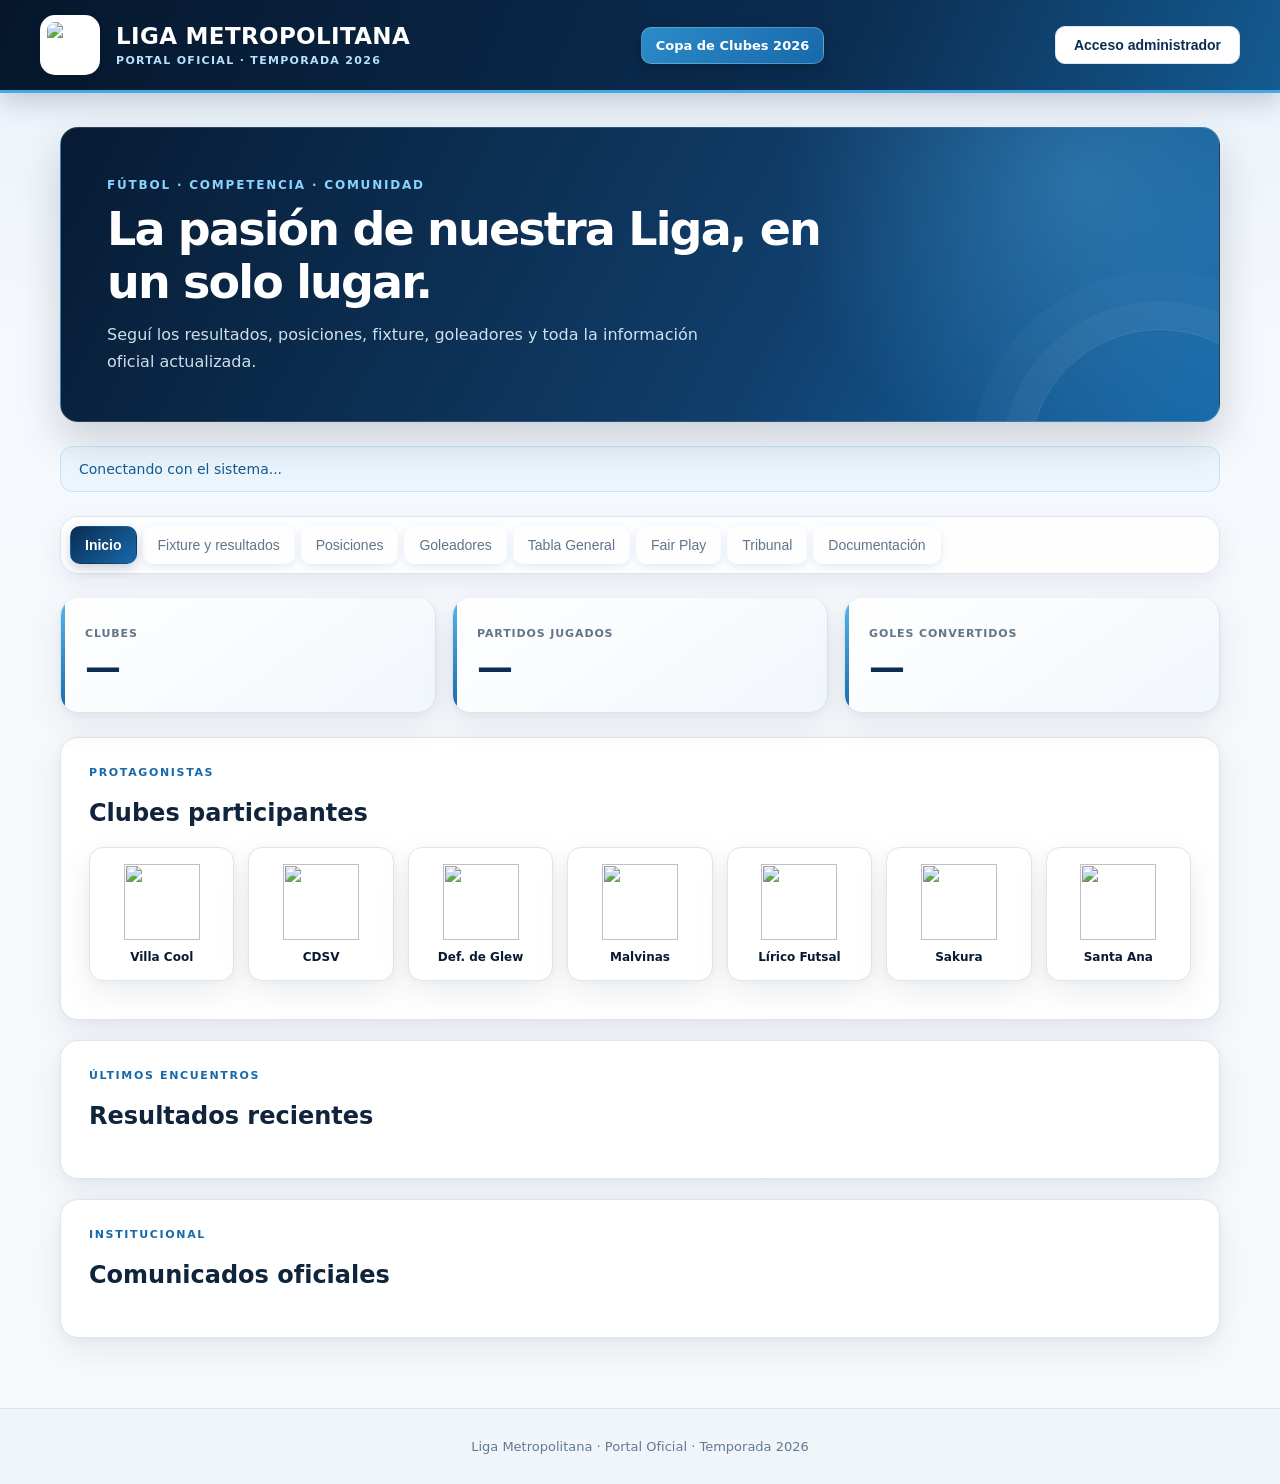
==== index.html @ 5aee5ff7 "Refresh Liga JavaScript after critical fixes" ====
<!doctype html>
<html lang="es">
<head>
<meta charset="utf-8">
<meta name="viewport" content="width=device-width,initial-scale=1">
<title>Liga Metropolitana | Portal Oficial</title>
<style>
:root{
  font-family:'Inter',system-ui,-apple-system,sans-serif;
  color:#0f172a;
  background:#f8fafc;
  --navy:#0b223f;
  --blue:#0284c7;
  --sky:#38bdf8;
  --light-bg:#f1f5f9;
  --border:#e2e8f0;
  --muted:#64748b;
  --white:#ffffff;
  --shadow:0 4px 20px -2px rgba(15,23,42,.06),0 2px 6px -1px rgba(15,23,42,.04);
  --radius:16px;
}
*{box-sizing:border-box}
html{scroll-behavior:smooth}
body{margin:0;background:linear-gradient(180deg,#f1f5f9 0,#f8fafc 300px,#f8fafc 100%);min-height:100vh}

header{
  background:linear-gradient(135deg,#071a30,#0f2e52 70%,#0284c7);
  color:#fff;
  padding:20px max(20px,calc((100vw - 1200px)/2));
  display:flex;
  justify-content:space-between;
  align-items:center;
  gap:16px;
  box-shadow:0 4px 20px rgba(7,26,48,.15);
  border-bottom:3px solid var(--sky);
}
.brand{display:flex;align-items:center;gap:16px;min-width:0}
.brand img{width:64px;height:64px;object-fit:contain;background:#fff;border-radius:14px;padding:6px;box-shadow:0 4px 12px rgba(0,0,0,.1)}
.brand strong{font-size:22px;letter-spacing:-.02em;display:block}
.brand small{color:#bae6fd;letter-spacing:.08em;text-transform:uppercase;font-size:11px;font-weight:600}

main{max-width:1200px;margin:auto;padding:30px 20px 50px}

.hero{
  position:relative;
  overflow:hidden;
  background:linear-gradient(135deg,#0b223f,#0284c7);
  color:#fff;
  border-radius:var(--radius);
  padding:40px;
  margin-bottom:24px;
  box-shadow:var(--shadow);
}
.hero small{color:#7dd3fc;font-weight:700;letter-spacing:.15em;font-size:12px;text-transform:uppercase}
.hero h1{font-size:clamp(26px,4vw,40px);line-height:1.15;margin:10px 0 12px;letter-spacing:-.03em}
.hero p{color:#e0f2fe;font-size:15px;max-width:600px;margin:0;opacity:.9}

.tabs{
  display:flex;
  gap:8px;
  flex-wrap:wrap;
  margin:0 0 24px;
  padding:8px;
  background:var(--white);
  border:1px solid var(--border);
  border-radius:var(--radius);
  box-shadow:var(--shadow);
}
button{
  background:var(--blue);
  border:0;
  border-radius:10px;
  padding:10px 18px;
  font-weight:600;
  cursor:pointer;
  color:#fff;
  transition:all .2s ease;
  font-size:14px;
}
button:hover{filter:brightness(1.1);transform:translateY(-1px)}
button.alt{background:var(--light-bg);color:var(--navy);border:1px solid var(--border)}
button.alt:hover{background:#e2e8f0}
.tabs button{background:transparent;color:var(--muted);border:1px solid transparent;padding:10px 14px;font-weight:500}
.tabs button:hover{background:var(--light-bg);color:var(--navy)}
.tabs button.active{background:var(--navy);color:#fff;box-shadow:0 2px 8px rgba(11,34,63,.2);font-weight:600}
.hidden{display:none!important}

.panel{
  background:var(--white);
  border:1px solid var(--border);
  border-radius:var(--radius);
  padding:28px;
  margin-bottom:20px;
  box-shadow:var(--shadow);
}
.grid{display:grid;grid-template-columns:repeat(auto-fit,minmax(220px,1fr));gap:16px;margin-bottom:24px}
.grid>div{background:linear-gradient(145deg,#fff,#f8fafc);border:1px solid var(--border);border-top:4px solid var(--blue);border-radius:var(--radius);padding:22px;box-shadow:var(--shadow)}
.grid>div small{font-weight:700;text-transform:uppercase;letter-spacing:.08em;color:var(--muted);font-size:11px}
.big{font-size:32px;font-weight:800;color:var(--navy);margin-top:6px;letter-spacing:-.02em}

.scroll{overflow-x:auto;border:1px solid var(--border);border-radius:12px}
table{width:100%;border-collapse:collapse;min-width:600px;background:#fff}
td,th{border-bottom:1px solid var(--border);padding:14px 16px;text-align:left;font-size:14px}
th{color:var(--navy);font-size:11px;text-transform:uppercase;letter-spacing:.08em;background:var(--light-bg);font-weight:700}
tbody tr:hover{background:#f8fafc}
td.n,th.n{text-align:center}

.match-card{
  background:var(--white);
  border:1px solid var(--border);
  border-radius:14px;
  padding:16px 20px;
  margin-bottom:12px;
  box-shadow:0 2px 8px rgba(0,0,0,.02);
  display:flex;
  flex-direction:column;
  gap:8px;
}
.match-main{display:flex;justify-content:space-between;align-items:center;gap:12px}
.match-team{flex:1;display:flex;align-items:center;gap:12px;font-weight:600;color:var(--navy)}
.match-team.home{justify-content:flex-end;text-align:right}
.match-team.away{justify-content:flex-start;text-align:left}
.match-score{
  background:var(--light-bg);
  border:1px solid var(--border);
  border-radius:10px;
  padding:8px 16px;
  font-size:18px;
  font-weight:800;
  color:var(--navy);
  min-width:70px;
  text-align:center;
}
.match-info{display:flex;justify-content:space-between;align-items:center;font-size:12px;color:var(--muted);border-top:1px dashed var(--border);padding-top:8px;margin-top:2px}

.form{display:grid;grid-template-columns:repeat(auto-fit,minmax(200px,1fr));gap:16px}
label{display:grid;gap:6px;font-size:13px;font-weight:600;color:var(--navy)}
input,select,textarea{background:#fff;color:var(--navy);border:1px solid var(--border);border-radius:10px;padding:12px;width:100%;font:inherit;outline:none}
input:focus,select:focus,textarea:focus{border-color:var(--blue);box-shadow:0 0 0 3px rgba(2,132,199,.15)}
textarea{min-height:100px}
.wide{grid-column:1/-1}

.status{padding:14px 18px;border-radius:12px;background:#e0f2fe;color:#0369a1;border:1px solid #bae6fd;margin-bottom:24px;font-weight:500;font-size:14px}
.error{background:#fee2e2;color:#991b1b;border-color:#fecaca}
footer{text-align:center;color:var(--muted);padding:30px 20px;border-top:1px solid var(--border);font-size:13px}

.club-strip{display:grid;grid-template-columns:repeat(auto-fit,minmax(120px,1fr));gap:14px;margin:20px 0 10px}
.club-badge{background:#fff;border:1px solid var(--border);border-radius:14px;padding:16px 10px;text-align:center;box-shadow:var(--shadow)}
.club-badge img{display:block;width:76px;height:76px;object-fit:contain;margin:0 auto 10px}
.club-badge strong{font-size:12px;color:var(--navy);display:block}

.section-kicker{color:var(--blue);font-size:11px;font-weight:800;letter-spacing:.15em;text-transform:uppercase;margin-bottom:6px}
.club-cell{display:inline-flex!important;flex-direction:row!important;align-items:center;gap:10px;white-space:nowrap}
.club-cell img{order:0!important;width:32px;height:32px;object-fit:contain;flex:0 0 32px}
.club-cell>span{order:1!important}

@media(max-width:768px){
  header{padding:14px 16px}
  .brand img{width:48px;height:48px}
  .brand strong{font-size:18px}
  .hero{padding:24px}
  .panel{padding:20px}
  .tabs{overflow-x:auto;padding:6px;flex-wrap:nowrap}
  .tabs button{white-space:nowrap;padding:8px 12px;font-size:13px}
}

/* --- Renovación visual: identidad azul institucional --- */
:root{
  --navy:#071b33;--blue:#1769aa;--sky:#58b8ef;--light-bg:#edf4fb;
  --border:#d7e3ef;--muted:#61758b;--white:#fff;
  --shadow:0 12px 34px rgba(7,27,51,.075),0 2px 8px rgba(7,27,51,.035);
  --radius:18px;
}
body{background:linear-gradient(180deg,#eaf2fa 0,#f5f8fc 340px,#f7f9fc 100%);color:#10243b}
header{
  position:sticky;top:0;z-index:20;
  background:linear-gradient(112deg,#06172c 0%,#0b2d52 66%,#145b91 100%);
  border-bottom:3px solid #43a9e6;
  padding-top:15px;padding-bottom:15px;
  box-shadow:0 8px 26px rgba(4,20,39,.2);
  backdrop-filter:blur(14px)
}
.brand img{width:60px;height:60px;border:1px solid rgba(255,255,255,.35);border-radius:15px}
.brand strong{font-size:23px;letter-spacing:.015em}
.brand small{color:#b9e2ff;letter-spacing:.12em}
header>a[href="./copa.html"]{
  background:linear-gradient(135deg,#2d8bc9,#1769aa)!important;
  color:#fff!important;border:1px solid rgba(255,255,255,.24);
  box-shadow:0 5px 14px rgba(0,0,0,.18);
  transition:transform .2s,filter .2s
}
header>a[href="./copa.html"]:hover{transform:translateY(-2px);filter:brightness(1.12)}
header #loginToggle{background:#fff;color:#0b2d52;border:1px solid #d8e8f6}
main{padding-top:34px}
.hero{
  min-height:220px;padding:46px;
  background:radial-gradient(circle at 88% 18%,rgba(93,190,244,.3),transparent 28%),linear-gradient(118deg,#071b33 0%,#103e6b 62%,#1769aa 100%);
  border:1px solid rgba(255,255,255,.14);
  box-shadow:0 18px 42px rgba(7,27,51,.18);
}
.hero:after{content:"";position:absolute;width:260px;height:260px;border:1px solid rgba(255,255,255,.12);border-radius:50%;right:-72px;bottom:-170px;box-shadow:0 0 0 28px rgba(255,255,255,.035),0 0 0 58px rgba(255,255,255,.025)}
.hero small{color:#8bd3ff}
.hero h1{max-width:760px;font-size:clamp(30px,4.2vw,46px);letter-spacing:-.04em}
.hero p{font-size:16px;line-height:1.7;color:#e5f2ff}
.tabs{position:relative;top:0;gap:6px;padding:9px;background:rgba(255,255,255,.92);border-color:#dbe6f0;box-shadow:0 8px 24px rgba(7,27,51,.07)}
.tabs button{border-radius:10px}
.tabs button.active{background:linear-gradient(135deg,#0b2d52,#1769aa);box-shadow:0 5px 12px rgba(11,45,82,.2)}
button{background:linear-gradient(135deg,#1769aa,#2186c7);box-shadow:0 3px 9px rgba(23,105,170,.13)}
button.alt{box-shadow:none;background:#f2f6fa}
.panel{border-color:#dce6ef;box-shadow:var(--shadow);border-radius:18px}
.grid>div{border-top:0;position:relative;overflow:hidden;padding:24px;background:linear-gradient(145deg,#fff,#f2f7fc)}
.grid>div:before{content:"";position:absolute;left:0;top:0;bottom:0;width:4px;background:linear-gradient(180deg,#55b7ed,#1769aa)}
.big{color:#0b2d52;font-size:36px}
.club-badge{transition:transform .2s,box-shadow .2s;border-color:#dce6ef}
.club-badge:hover{transform:translateY(-4px);box-shadow:0 14px 28px rgba(7,27,51,.1)}
.club-badge img{width:76px;height:76px}
.match-card{border-color:#dce6ef;box-shadow:0 5px 16px rgba(7,27,51,.045);transition:transform .2s,box-shadow .2s}
.match-card:hover{transform:translateY(-2px);box-shadow:0 10px 22px rgba(7,27,51,.08)}
.match-score{background:#edf4fb;border-color:#d7e6f3;color:#0b2d52}
.scroll{border-color:#dce6ef}
th{background:#edf4fb;color:#0b2d52}
tbody tr:nth-child(even){background:#fbfdff}
tbody tr:hover{background:#edf6fd}
.status{background:#eaf5fd;color:#145b91;border-color:#c7e4f7}
.section-kicker{color:#1769aa}
input:focus,select:focus,textarea:focus{border-color:#3297d3;box-shadow:0 0 0 3px rgba(50,151,211,.14)}
footer{background:#f0f5fa;color:#647a91}
@media(max-width:768px){
  header{position:relative;flex-wrap:wrap}
  .brand strong{font-size:18px}
  .hero{padding:27px;min-height:0}
  .tabs{position:relative}
}

</style>
</head>
<body>
<header>
  <div class="brand">
    <img src="https://raw.githubusercontent.com/DEMAMF/liga-amf/main/logo_liga.png" alt="Logo">
    <div><strong>LIGA METROPOLITANA</strong><small>Portal oficial · Temporada 2026</small></div>
  </div>
  <a href="./copa.html" style="display:inline-block;background:#a3e635;color:#14210e;padding:10px 14px;border-radius:10px;text-decoration:none;font-weight:800;font-size:13px">Copa de Clubes 2026</a>
  <button class="alt" id="loginToggle">Acceso administrador</button>
</header>

<main>
<section class="hero">
  <small>Fútbol · Competencia · Comunidad</small>
  <h1>La pasión de nuestra Liga, en un solo lugar.</h1>
  <p>Seguí los resultados, posiciones, fixture, goleadores y toda la información oficial actualizada.</p>
</section>

<div id="status" class="status">Conectando con el sistema...</div>

<div class="tabs" id="tabs">
  <button data-page="inicio" class="active">Inicio</button>
  <button data-page="fixture">Fixture y resultados</button>
  <button data-page="tabla">Posiciones</button>
  <button data-page="goles">Goleadores</button>
  <button data-page="general">Tabla General</button>
  <button data-page="fairplay">Fair Play</button>
  <button data-page="tribunal">Tribunal</button>
  <button data-page="documentos">Documentación</button>
  <button data-page="admin" class="hidden" id="adminTab">Administración</button>
</div>

<section class="page" id="inicio">
  <div class="grid">
    <div><small>Clubes</small><div class="big" id="clubN">—</div></div>
    <div><small>Partidos jugados</small><div class="big" id="matchN">—</div></div>
    <div><small>Goles convertidos</small><div class="big" id="goalN">—</div></div>
  </div>
  
  <div class="panel">
    <div class="section-kicker">Protagonistas</div>
    <h2>Clubes participantes</h2>
    <div class="club-strip">
      <div class="club-badge"><img src="https://raw.githubusercontent.com/DEMAMF/liga-metropolitana/main/escudos/VILLA%20COLL.png" alt=""><strong>Villa Cool</strong></div>
      <div class="club-badge"><img src="https://raw.githubusercontent.com/DEMAMF/liga-metropolitana/main/escudos/CDSV.png" alt=""><strong>CDSV</strong></div>
      <div class="club-badge"><img src="https://raw.githubusercontent.com/DEMAMF/liga-metropolitana/main/escudos/DEFENSORES%20DE%20GLEW.png" alt=""><strong>Def. de Glew</strong></div>
      <div class="club-badge"><img src="https://raw.githubusercontent.com/DEMAMF/liga-metropolitana/main/escudos/MALVINAS.png" alt=""><strong>Malvinas</strong></div>
      <div class="club-badge"><img src="https://raw.githubusercontent.com/DEMAMF/liga-metropolitana/main/escudos/LIRICO.png" alt=""><strong>Lírico Futsal</strong></div>
      <div class="club-badge"><img src="https://raw.githubusercontent.com/DEMAMF/liga-metropolitana/main/escudos/SAKURA.png" alt=""><strong>Sakura</strong></div>
      <div class="club-badge"><img src="https://raw.githubusercontent.com/DEMAMF/liga-metropolitana/main/escudos/SANTA%20ANA.png" alt=""><strong>Santa Ana</strong></div>
    </div>
  </div>

  <div class="panel"><div class="section-kicker">Últimos encuentros</div><h2>Resultados recientes</h2><div id="recent"></div></div>
  <div class="panel"><div class="section-kicker">Institucional</div><h2>Comunicados oficiales</h2><div id="announcements"></div></div>
</section>

<section class="page hidden" id="fixture">
  <div class="panel">
    <div class="section-kicker">Calendario</div>
    <h2>Fixture y resultados</h2>
    <label style="max-width:280px; margin-bottom:20px;">Filtrar por categoría<select class="filter"></select></label>
    <div id="fixtures"></div>
  </div>
</section>

<section class="page hidden" id="tabla">
  <div class="panel">
    <div class="section-kicker">Tabla de posiciones</div>
    <h2>Clasificación por categoría</h2>
    <label style="max-width:280px; margin-bottom:20px;">Categoría<select class="filter"></select></label>
    <div class="scroll"><table><thead><tr><th>Pos.</th><th>Club</th><th class="n">PTS</th><th class="n">PJ</th><th class="n">PG</th><th class="n">PE</th><th class="n">PP</th><th class="n">GF</th><th class="n">GC</th><th class="n">DG</th></tr></thead><tbody id="standings"></tbody></table></div>
  </div>
</section>

<section class="page hidden" id="goles">
  <div class="panel">
    <div class="section-kicker">Tabla de goleo</div>
    <h2>Goleadores del torneo</h2>
    <label style="max-width:280px; margin-bottom:20px;">Categoría<select class="filter"></select></label>
    <div class="scroll"><table><thead><tr><th>Jugador/a</th><th>Club</th><th class="n">Goles</th></tr></thead><tbody id="scorers"></tbody></table></div>
  </div>
</section>

<section class="page hidden" id="general">
  <div class="panel">
    <div class="section-kicker">Puntuación global</div>
    <h2>Tabla General Anual por Clubes</h2>
    <p style="color:var(--muted); margin-bottom:20px;">Suma total de puntos obtenidos en todas las categorías.</p>
    <div class="scroll"><table><thead><tr><th>Pos.</th><th>Club</th><th class="n">Puntos Totales</th></tr></thead><tbody id="generalStandings"></tbody></table></div>
  </div>
</section>

<section class="page hidden" id="fairplay">
  <div class="panel">
    <div class="section-kicker">Deportividad</div>
    <h2>Fair Play</h2>
    <p style="color:var(--muted); margin-bottom:20px;">Criterio: Amarilla (1 pt), Roja (3 pts). Menor puntaje indica mejor conducta.</p>
    <div id="fairPlayTable"></div>
  </div>
</section>

<section class="page hidden" id="tribunal">
  <div class="panel">
    <div class="section-kicker">Sanciones y penas</div>
    <h2>Tribunal de Disciplina</h2>
    <div id="sanctionsList"></div>
  </div>
</section>

<section class="page hidden" id="documentos">
  <div class="panel">
    <div class="section-kicker">Archivos y reglamentos</div>
    <h2>Documentación Oficial</h2>
    <label style="max-width:280px; margin-bottom:20px;">Tipo de documento<select id="documentType"><option value="">Todos los documentos</option><option value="tribunal">Tribunal de Disciplina</option><option value="reglamento">Reglamentos</option><option value="circular">Circulares oficiales</option></select></label>
    <div id="documentsList">Cargando documentos...</div>
  </div>
</section>

<section class="page hidden" id="login">
  <div class="panel" style="max-width:480px; margin:40px auto;">
    <div class="section-kicker">Seguridad</div>
    <h2>Acceso Administrador</h2>
    <form id="loginForm" class="form" style="grid-template-columns:1fr">
      <label>Correo electrónico<input id="email" type="email" required autocomplete="username"></label>
      <label>Contraseña<input id="password" type="password" required autocomplete="current-password"></label>
      <button style="margin-top:10px" type="submit">Ingresar al sistema</button>
    </form>
  </div>
</section>

<section class="page hidden" id="admin">
  <div class="panel">
    <div class="row" style="justify-content:space-between; align-items:center; margin-bottom:20px;">
      <h2 style="margin:0">Panel de Administración</h2>
      <button class="alt" id="logout" type="button">Cerrar sesión</button>
    </div>
  </div>

  <div class="panel">
    <h3>Registrar nuevo club</h3>
    <form id="clubForm" class="form"><label>Nombre del club<input name="name" required maxlength="100"></label><div style="align-self:end"><button type="submit">Guardar club</button></div></form>
  </div>

  <div class="panel">
    <h3>Cargar resultado de partido</h3>
    <form id="matchForm" class="form">
      <label>Categoría<select name="category_id" class="categories" required></select></label>
      <label>Fecha / Jornada<input name="round" required placeholder="Ej.: Fecha 1"></label>
      <label>Día del partido<input name="match_date" type="date" required></label>
      <label>Local<select name="home_id" class="clubs" required></select></label>
      <label>Visitante<select name="away_id" class="clubs" required></select></label>
      <label>Goles local<input name="home_goals" type="number" min="0" required></label>
      <label>Goles visitante<input name="away_goals" type="number" min="0" required></label>
      <div class="wide" style="margin-top:8px"><button type="submit">Guardar resultado</button></div>
    </form>

    <div style="margin-top:30px">
      <h4 style="color:var(--navy); margin-bottom:12px;">Partidos cargados</h4>
      <div id="adminMatches"></div>
    </div>
  </div>

  <div class="panel">
    <h3>Registrar goles individuales</h3>
    <form id="scorerForm" class="form">
      <label>Jugador/a<input name="player" required></label>
      <label>Club<select name="club_id" class="clubs" required></select></label>
      <label>Categoría<select name="category_id" class="categories" required></select></label>
      <label>Goles<input name="goals" type="number" min="1" required></label>
      <div style="align-self:end"><button type="submit">Registrar gol</button></div>
    </form>
    <div id="adminScorers" style="margin-top:16px;"></div>
  </div>

  <div class="panel">
    <h3>Publicar comunicado institucional</h3>
    <form id="announcementForm" class="form" style="grid-template-columns:1fr">
      <label>Título<input name="title" required></label>
      <label>Contenido del comunicado<textarea name="body" required></textarea></label>
      <div><button type="submit">Publicar comunicado</button></div>
    </form>
    <div id="adminAnnouncements" style="margin-top:16px;"></div>
  </div>

  <div class="panel">
    <h3>Publicar documento oficial PDF</h3>
    <form id="documentForm" class="form">
      <label>Título del documento<input name="title" required maxlength="150" placeholder="Ej.: Resolución Tribunal"></label>
      <label>Tipo de documento<select name="doc_type" required><option value="">Seleccionar tipo</option><option value="tribunal">Tribunal de Disciplina</option><option value="reglamento">Reglamento</option><option value="circular">Circular oficial</option></select></label>
      <label>Torneo<input name="tournament" placeholder="Ej.: Clausura 2026"></label>
      <label>Fecha del documento<input name="doc_date" type="date" required></label>
      <label class="wide">Archivo PDF<input name="pdf" type="file" accept="application/pdf,.pdf" required></label>
      <div class="wide"><button type="submit">Subir documento PDF</button></div>
    </form>
    <div id="adminDocuments" style="margin-top:16px;">Cargando documentos...</div>
  </div>
</section>

</main>
<footer>Liga Metropolitana · Portal Oficial · Temporada 2026</footer>
<script src="config.js"></script><script type="module" src="app.js?v=20261110-2"></script>
</body>
</html>
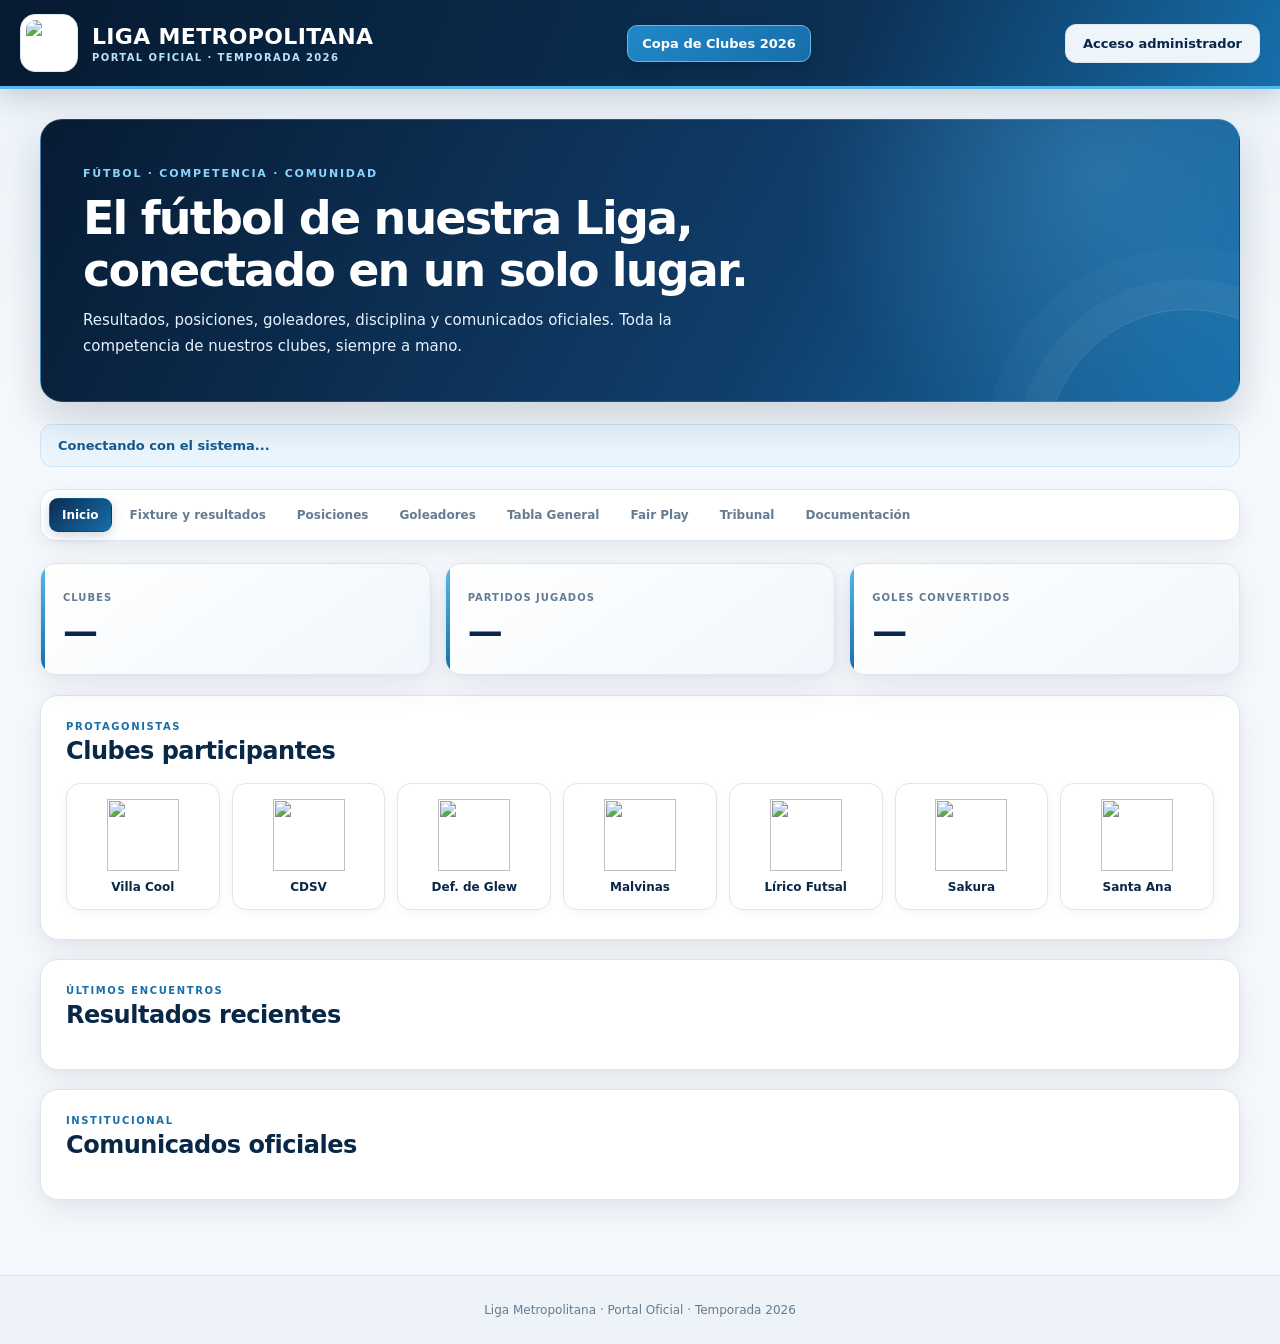
==== commit 3a6430c6: "Refresh Liga portal layout and connect responsive design system" ====
--- a/index.html
+++ b/index.html
@@ -4,235 +4,7 @@
 <meta charset="utf-8">
 <meta name="viewport" content="width=device-width,initial-scale=1">
 <title>Liga Metropolitana | Portal Oficial</title>
-<style>
-:root{
-  font-family:'Inter',system-ui,-apple-system,sans-serif;
-  color:#0f172a;
-  background:#f8fafc;
-  --navy:#0b223f;
-  --blue:#0284c7;
-  --sky:#38bdf8;
-  --light-bg:#f1f5f9;
-  --border:#e2e8f0;
-  --muted:#64748b;
-  --white:#ffffff;
-  --shadow:0 4px 20px -2px rgba(15,23,42,.06),0 2px 6px -1px rgba(15,23,42,.04);
-  --radius:16px;
-}
-*{box-sizing:border-box}
-html{scroll-behavior:smooth}
-body{margin:0;background:linear-gradient(180deg,#f1f5f9 0,#f8fafc 300px,#f8fafc 100%);min-height:100vh}
-
-header{
-  background:linear-gradient(135deg,#071a30,#0f2e52 70%,#0284c7);
-  color:#fff;
-  padding:20px max(20px,calc((100vw - 1200px)/2));
-  display:flex;
-  justify-content:space-between;
-  align-items:center;
-  gap:16px;
-  box-shadow:0 4px 20px rgba(7,26,48,.15);
-  border-bottom:3px solid var(--sky);
-}
-.brand{display:flex;align-items:center;gap:16px;min-width:0}
-.brand img{width:64px;height:64px;object-fit:contain;background:#fff;border-radius:14px;padding:6px;box-shadow:0 4px 12px rgba(0,0,0,.1)}
-.brand strong{font-size:22px;letter-spacing:-.02em;display:block}
-.brand small{color:#bae6fd;letter-spacing:.08em;text-transform:uppercase;font-size:11px;font-weight:600}
-
-main{max-width:1200px;margin:auto;padding:30px 20px 50px}
-
-.hero{
-  position:relative;
-  overflow:hidden;
-  background:linear-gradient(135deg,#0b223f,#0284c7);
-  color:#fff;
-  border-radius:var(--radius);
-  padding:40px;
-  margin-bottom:24px;
-  box-shadow:var(--shadow);
-}
-.hero small{color:#7dd3fc;font-weight:700;letter-spacing:.15em;font-size:12px;text-transform:uppercase}
-.hero h1{font-size:clamp(26px,4vw,40px);line-height:1.15;margin:10px 0 12px;letter-spacing:-.03em}
-.hero p{color:#e0f2fe;font-size:15px;max-width:600px;margin:0;opacity:.9}
-
-.tabs{
-  display:flex;
-  gap:8px;
-  flex-wrap:wrap;
-  margin:0 0 24px;
-  padding:8px;
-  background:var(--white);
-  border:1px solid var(--border);
-  border-radius:var(--radius);
-  box-shadow:var(--shadow);
-}
-button{
-  background:var(--blue);
-  border:0;
-  border-radius:10px;
-  padding:10px 18px;
-  font-weight:600;
-  cursor:pointer;
-  color:#fff;
-  transition:all .2s ease;
-  font-size:14px;
-}
-button:hover{filter:brightness(1.1);transform:translateY(-1px)}
-button.alt{background:var(--light-bg);color:var(--navy);border:1px solid var(--border)}
-button.alt:hover{background:#e2e8f0}
-.tabs button{background:transparent;color:var(--muted);border:1px solid transparent;padding:10px 14px;font-weight:500}
-.tabs button:hover{background:var(--light-bg);color:var(--navy)}
-.tabs button.active{background:var(--navy);color:#fff;box-shadow:0 2px 8px rgba(11,34,63,.2);font-weight:600}
-.hidden{display:none!important}
-
-.panel{
-  background:var(--white);
-  border:1px solid var(--border);
-  border-radius:var(--radius);
-  padding:28px;
-  margin-bottom:20px;
-  box-shadow:var(--shadow);
-}
-.grid{display:grid;grid-template-columns:repeat(auto-fit,minmax(220px,1fr));gap:16px;margin-bottom:24px}
-.grid>div{background:linear-gradient(145deg,#fff,#f8fafc);border:1px solid var(--border);border-top:4px solid var(--blue);border-radius:var(--radius);padding:22px;box-shadow:var(--shadow)}
-.grid>div small{font-weight:700;text-transform:uppercase;letter-spacing:.08em;color:var(--muted);font-size:11px}
-.big{font-size:32px;font-weight:800;color:var(--navy);margin-top:6px;letter-spacing:-.02em}
-
-.scroll{overflow-x:auto;border:1px solid var(--border);border-radius:12px}
-table{width:100%;border-collapse:collapse;min-width:600px;background:#fff}
-td,th{border-bottom:1px solid var(--border);padding:14px 16px;text-align:left;font-size:14px}
-th{color:var(--navy);font-size:11px;text-transform:uppercase;letter-spacing:.08em;background:var(--light-bg);font-weight:700}
-tbody tr:hover{background:#f8fafc}
-td.n,th.n{text-align:center}
-
-.match-card{
-  background:var(--white);
-  border:1px solid var(--border);
-  border-radius:14px;
-  padding:16px 20px;
-  margin-bottom:12px;
-  box-shadow:0 2px 8px rgba(0,0,0,.02);
-  display:flex;
-  flex-direction:column;
-  gap:8px;
-}
-.match-main{display:flex;justify-content:space-between;align-items:center;gap:12px}
-.match-team{flex:1;display:flex;align-items:center;gap:12px;font-weight:600;color:var(--navy)}
-.match-team.home{justify-content:flex-end;text-align:right}
-.match-team.away{justify-content:flex-start;text-align:left}
-.match-score{
-  background:var(--light-bg);
-  border:1px solid var(--border);
-  border-radius:10px;
-  padding:8px 16px;
-  font-size:18px;
-  font-weight:800;
-  color:var(--navy);
-  min-width:70px;
-  text-align:center;
-}
-.match-info{display:flex;justify-content:space-between;align-items:center;font-size:12px;color:var(--muted);border-top:1px dashed var(--border);padding-top:8px;margin-top:2px}
-
-.form{display:grid;grid-template-columns:repeat(auto-fit,minmax(200px,1fr));gap:16px}
-label{display:grid;gap:6px;font-size:13px;font-weight:600;color:var(--navy)}
-input,select,textarea{background:#fff;color:var(--navy);border:1px solid var(--border);border-radius:10px;padding:12px;width:100%;font:inherit;outline:none}
-input:focus,select:focus,textarea:focus{border-color:var(--blue);box-shadow:0 0 0 3px rgba(2,132,199,.15)}
-textarea{min-height:100px}
-.wide{grid-column:1/-1}
-
-.status{padding:14px 18px;border-radius:12px;background:#e0f2fe;color:#0369a1;border:1px solid #bae6fd;margin-bottom:24px;font-weight:500;font-size:14px}
-.error{background:#fee2e2;color:#991b1b;border-color:#fecaca}
-footer{text-align:center;color:var(--muted);padding:30px 20px;border-top:1px solid var(--border);font-size:13px}
-
-.club-strip{display:grid;grid-template-columns:repeat(auto-fit,minmax(120px,1fr));gap:14px;margin:20px 0 10px}
-.club-badge{background:#fff;border:1px solid var(--border);border-radius:14px;padding:16px 10px;text-align:center;box-shadow:var(--shadow)}
-.club-badge img{display:block;width:76px;height:76px;object-fit:contain;margin:0 auto 10px}
-.club-badge strong{font-size:12px;color:var(--navy);display:block}
-
-.section-kicker{color:var(--blue);font-size:11px;font-weight:800;letter-spacing:.15em;text-transform:uppercase;margin-bottom:6px}
-.club-cell{display:inline-flex!important;flex-direction:row!important;align-items:center;gap:10px;white-space:nowrap}
-.club-cell img{order:0!important;width:32px;height:32px;object-fit:contain;flex:0 0 32px}
-.club-cell>span{order:1!important}
-
-@media(max-width:768px){
-  header{padding:14px 16px}
-  .brand img{width:48px;height:48px}
-  .brand strong{font-size:18px}
-  .hero{padding:24px}
-  .panel{padding:20px}
-  .tabs{overflow-x:auto;padding:6px;flex-wrap:nowrap}
-  .tabs button{white-space:nowrap;padding:8px 12px;font-size:13px}
-}
-
-/* --- Renovación visual: identidad azul institucional --- */
-:root{
-  --navy:#071b33;--blue:#1769aa;--sky:#58b8ef;--light-bg:#edf4fb;
-  --border:#d7e3ef;--muted:#61758b;--white:#fff;
-  --shadow:0 12px 34px rgba(7,27,51,.075),0 2px 8px rgba(7,27,51,.035);
-  --radius:18px;
-}
-body{background:linear-gradient(180deg,#eaf2fa 0,#f5f8fc 340px,#f7f9fc 100%);color:#10243b}
-header{
-  position:sticky;top:0;z-index:20;
-  background:linear-gradient(112deg,#06172c 0%,#0b2d52 66%,#145b91 100%);
-  border-bottom:3px solid #43a9e6;
-  padding-top:15px;padding-bottom:15px;
-  box-shadow:0 8px 26px rgba(4,20,39,.2);
-  backdrop-filter:blur(14px)
-}
-.brand img{width:60px;height:60px;border:1px solid rgba(255,255,255,.35);border-radius:15px}
-.brand strong{font-size:23px;letter-spacing:.015em}
-.brand small{color:#b9e2ff;letter-spacing:.12em}
-header>a[href="./copa.html"]{
-  background:linear-gradient(135deg,#2d8bc9,#1769aa)!important;
-  color:#fff!important;border:1px solid rgba(255,255,255,.24);
-  box-shadow:0 5px 14px rgba(0,0,0,.18);
-  transition:transform .2s,filter .2s
-}
-header>a[href="./copa.html"]:hover{transform:translateY(-2px);filter:brightness(1.12)}
-header #loginToggle{background:#fff;color:#0b2d52;border:1px solid #d8e8f6}
-main{padding-top:34px}
-.hero{
-  min-height:220px;padding:46px;
-  background:radial-gradient(circle at 88% 18%,rgba(93,190,244,.3),transparent 28%),linear-gradient(118deg,#071b33 0%,#103e6b 62%,#1769aa 100%);
-  border:1px solid rgba(255,255,255,.14);
-  box-shadow:0 18px 42px rgba(7,27,51,.18);
-}
-.hero:after{content:"";position:absolute;width:260px;height:260px;border:1px solid rgba(255,255,255,.12);border-radius:50%;right:-72px;bottom:-170px;box-shadow:0 0 0 28px rgba(255,255,255,.035),0 0 0 58px rgba(255,255,255,.025)}
-.hero small{color:#8bd3ff}
-.hero h1{max-width:760px;font-size:clamp(30px,4.2vw,46px);letter-spacing:-.04em}
-.hero p{font-size:16px;line-height:1.7;color:#e5f2ff}
-.tabs{position:relative;top:0;gap:6px;padding:9px;background:rgba(255,255,255,.92);border-color:#dbe6f0;box-shadow:0 8px 24px rgba(7,27,51,.07)}
-.tabs button{border-radius:10px}
-.tabs button.active{background:linear-gradient(135deg,#0b2d52,#1769aa);box-shadow:0 5px 12px rgba(11,45,82,.2)}
-button{background:linear-gradient(135deg,#1769aa,#2186c7);box-shadow:0 3px 9px rgba(23,105,170,.13)}
-button.alt{box-shadow:none;background:#f2f6fa}
-.panel{border-color:#dce6ef;box-shadow:var(--shadow);border-radius:18px}
-.grid>div{border-top:0;position:relative;overflow:hidden;padding:24px;background:linear-gradient(145deg,#fff,#f2f7fc)}
-.grid>div:before{content:"";position:absolute;left:0;top:0;bottom:0;width:4px;background:linear-gradient(180deg,#55b7ed,#1769aa)}
-.big{color:#0b2d52;font-size:36px}
-.club-badge{transition:transform .2s,box-shadow .2s;border-color:#dce6ef}
-.club-badge:hover{transform:translateY(-4px);box-shadow:0 14px 28px rgba(7,27,51,.1)}
-.club-badge img{width:76px;height:76px}
-.match-card{border-color:#dce6ef;box-shadow:0 5px 16px rgba(7,27,51,.045);transition:transform .2s,box-shadow .2s}
-.match-card:hover{transform:translateY(-2px);box-shadow:0 10px 22px rgba(7,27,51,.08)}
-.match-score{background:#edf4fb;border-color:#d7e6f3;color:#0b2d52}
-.scroll{border-color:#dce6ef}
-th{background:#edf4fb;color:#0b2d52}
-tbody tr:nth-child(even){background:#fbfdff}
-tbody tr:hover{background:#edf6fd}
-.status{background:#eaf5fd;color:#145b91;border-color:#c7e4f7}
-.section-kicker{color:#1769aa}
-input:focus,select:focus,textarea:focus{border-color:#3297d3;box-shadow:0 0 0 3px rgba(50,151,211,.14)}
-footer{background:#f0f5fa;color:#647a91}
-@media(max-width:768px){
-  header{position:relative;flex-wrap:wrap}
-  .brand strong{font-size:18px}
-  .hero{padding:27px;min-height:0}
-  .tabs{position:relative}
-}
-
-</style>
+<link rel="stylesheet" href="portal.css?v=20261110-1">
 </head>
 <body>
 <header>
@@ -247,8 +19,8 @@
 <main>
 <section class="hero">
   <small>Fútbol · Competencia · Comunidad</small>
-  <h1>La pasión de nuestra Liga, en un solo lugar.</h1>
-  <p>Seguí los resultados, posiciones, fixture, goleadores y toda la información oficial actualizada.</p>
+  <h1>El fútbol de nuestra Liga, conectado en un solo lugar.</h1>
+  <p>Resultados, posiciones, goleadores, disciplina y comunicados oficiales. Toda la competencia de nuestros clubes, siempre a mano.</p>
 </section>
 
 <div id="status" class="status">Conectando con el sistema...</div>
--- a/portal.css
+++ b/portal.css
@@ -0,0 +1,79 @@
+/* Liga Metropolitana · sistema visual 2026 */
+:root{
+  color-scheme:light;
+  font-family:Inter,ui-sans-serif,system-ui,-apple-system,BlinkMacSystemFont,"Segoe UI",sans-serif;
+  color:#142b45;background:#f3f7fb;
+  --navy:#092746;--navy-2:#123d65;--blue:#176eaa;--sky:#55b8ed;
+  --ink:#142b45;--muted:#657b91;--surface:#fff;--surface-2:#f1f6fb;
+  --border:#dce6ef;--shadow:0 12px 34px rgba(9,39,70,.07),0 2px 8px rgba(9,39,70,.035);
+  --radius:18px;
+}
+*{box-sizing:border-box}
+html{scroll-behavior:smooth}
+body{margin:0;min-height:100vh;background:linear-gradient(180deg,#eaf2f9 0,#f5f8fc 360px,#f5f8fc 100%);color:var(--ink)}
+button,input,select,textarea{font:inherit}
+header{position:sticky;top:0;z-index:30;display:flex;align-items:center;justify-content:space-between;gap:18px;padding:14px max(20px,calc((100vw - 1240px)/2));color:#fff;background:linear-gradient(112deg,#061a30,#0c3155 66%,#176eaa);border-bottom:3px solid var(--sky);box-shadow:0 8px 26px rgba(4,20,39,.17);backdrop-filter:blur(14px)}
+.brand{display:flex;align-items:center;gap:14px;min-width:0}
+.brand img{width:58px;height:58px;object-fit:contain;padding:5px;background:#fff;border:1px solid #dbe8f3;border-radius:15px}
+.brand strong{display:block;font-size:clamp(16px,2vw,22px);font-weight:850;letter-spacing:.015em}
+.brand small{display:block;margin-top:3px;color:#b9e2ff;font-size:10px;font-weight:750;letter-spacing:.14em;text-transform:uppercase}
+header>a[href="./copa.html"]{display:inline-flex;align-items:center;justify-content:center;padding:11px 15px;border:1px solid #63b8e9;border-radius:11px;background:linear-gradient(135deg,#2188c8,#176eaa)!important;color:#fff!important;text-decoration:none;font-size:13px;font-weight:800;box-shadow:0 5px 14px rgba(0,0,0,.16)}
+button{border:0;border-radius:11px;padding:11px 17px;background:linear-gradient(135deg,#176eaa,#2188c8);color:#fff;font-size:13px;font-weight:750;cursor:pointer;box-shadow:0 4px 12px rgba(23,110,170,.14);transition:transform .18s,filter .18s}
+button:hover{filter:brightness(1.07);transform:translateY(-1px)}
+button:focus-visible,a:focus-visible,input:focus-visible,select:focus-visible,textarea:focus-visible{outline:3px solid #62b9ed;outline-offset:2px}
+button.alt{background:#edf4fa;color:var(--navy);border:1px solid var(--border);box-shadow:none}
+main{width:min(1240px,100%);margin:0 auto;padding:30px 20px 56px}
+.hero{position:relative;isolation:isolate;overflow:hidden;min-height:220px;margin:0 0 22px;padding:42px;border:1px solid rgba(255,255,255,.14);border-radius:22px;background:radial-gradient(circle at 88% 18%,rgba(93,190,244,.28),transparent 27%),linear-gradient(118deg,#071b33 0%,#103e6b 62%,#176eaa 100%);color:#fff;box-shadow:0 18px 42px rgba(7,27,51,.17)}
+.hero:after{content:"";position:absolute;z-index:-1;width:280px;height:280px;right:-90px;bottom:-190px;border:1px solid rgba(255,255,255,.13);border-radius:50%;box-shadow:0 0 0 30px rgba(255,255,255,.035),0 0 0 62px rgba(255,255,255,.025)}
+.hero small{color:#8bd3ff;font-size:11px;font-weight:850;letter-spacing:.16em;text-transform:uppercase}
+.hero h1{max-width:760px;margin:12px 0;font-size:clamp(30px,4.2vw,46px);line-height:1.12;letter-spacing:-.04em}
+.hero p{max-width:650px;margin:0;color:#e5f2ff;font-size:15px;line-height:1.7}
+#status{padding:13px 17px;margin:0 0 22px;border:1px solid #c9e5f7;border-radius:12px;background:#eaf5fd;color:#145b91;font-size:13px;font-weight:650}
+#status.error{border-color:#fecaca;background:#fff1f2;color:#9f1239}
+.tabs{position:sticky;top:88px;z-index:20;display:flex;gap:5px;flex-wrap:wrap;margin:0 0 22px;padding:8px;border:1px solid var(--border);border-radius:15px;background:rgba(255,255,255,.94);box-shadow:0 8px 24px rgba(7,27,51,.07);backdrop-filter:blur(12px)}
+.tabs button{padding:9px 12px;border:1px solid transparent;border-radius:9px;background:transparent;color:var(--muted);box-shadow:none;font-size:12px;font-weight:700;white-space:nowrap}
+.tabs button:hover{background:#eff5fa;color:var(--navy);transform:none}
+.tabs button.active{background:linear-gradient(135deg,#0b2d52,#176eaa);color:#fff;box-shadow:0 4px 12px rgba(11,45,82,.18)}
+.hidden{display:none!important}
+.panel{margin:0 0 19px;padding:25px;border:1px solid var(--border);border-radius:var(--radius);background:var(--surface);box-shadow:var(--shadow)}
+.panel h2{margin:5px 0 15px;color:var(--navy);font-size:clamp(19px,2.2vw,24px);letter-spacing:-.02em}
+.panel h3{color:var(--navy)}
+.section-kicker{margin-bottom:5px;color:var(--blue);font-size:10px;font-weight:900;letter-spacing:.16em;text-transform:uppercase}
+.grid{display:grid;grid-template-columns:repeat(auto-fit,minmax(190px,1fr));gap:14px;margin:0 0 20px}
+.grid>div{position:relative;overflow:hidden;padding:22px;border:1px solid var(--border);border-radius:16px;background:linear-gradient(145deg,#fff,#f1f7fc);box-shadow:var(--shadow)}
+.grid>div:before{position:absolute;top:0;bottom:0;left:0;width:4px;background:linear-gradient(180deg,#55b8ed,#176eaa);content:""}
+.grid>div small{color:var(--muted);font-size:10px;font-weight:850;letter-spacing:.1em;text-transform:uppercase}
+.big{margin-top:7px;color:var(--navy);font-size:35px;font-weight:900;letter-spacing:-.04em}
+.club-strip{display:grid;grid-template-columns:repeat(auto-fit,minmax(125px,1fr));gap:12px;margin:18px 0 4px}
+.club-badge{padding:15px 10px;border:1px solid var(--border);border-radius:14px;background:#fff;text-align:center;box-shadow:0 3px 12px rgba(9,39,70,.035);transition:transform .18s,box-shadow .18s}
+.club-badge:hover{transform:translateY(-3px);box-shadow:0 12px 24px rgba(9,39,70,.09)}
+.club-badge img{display:block;width:72px;height:72px;object-fit:contain;margin:0 auto 9px}
+.club-badge strong{display:block;color:var(--navy);font-size:12px}
+.match-card{display:flex;flex-direction:column;gap:9px;margin:0 0 11px;padding:16px 18px;border:1px solid var(--border);border-radius:14px;background:#fff;box-shadow:0 4px 14px rgba(9,39,70,.035);transition:transform .18s,box-shadow .18s}
+.match-card:hover{transform:translateY(-2px);box-shadow:0 10px 22px rgba(9,39,70,.075)}
+.match-main{display:flex;align-items:center;justify-content:space-between;gap:12px}
+.match-team{display:flex;flex:1;align-items:center;gap:10px;color:var(--navy);font-weight:750}
+.match-team.home{justify-content:flex-end;text-align:right}
+.match-team.away{justify-content:flex-start;text-align:left}
+.match-team img{width:34px;height:34px;object-fit:contain;flex:none}
+.match-score{min-width:76px;padding:8px 13px;border:1px solid #d7e6f3;border-radius:10px;background:#edf4fb;color:var(--navy);font-size:18px;font-weight:900;text-align:center}
+.match-info{display:flex;align-items:center;justify-content:space-between;gap:10px;padding-top:8px;border-top:1px dashed var(--border);color:var(--muted);font-size:11px}
+.scroll{overflow-x:auto;border:1px solid var(--border);border-radius:12px}
+table{width:100%;min-width:600px;border-collapse:collapse;background:#fff}
+td,th{padding:12px 14px;border-bottom:1px solid var(--border);font-size:13px;text-align:left}
+th{background:#edf4fb;color:var(--navy);font-size:10px;font-weight:850;letter-spacing:.09em;text-transform:uppercase}
+tbody tr:nth-child(even){background:#fbfdff}
+tbody tr:hover{background:#edf6fd}
+td.n,th.n{text-align:center}
+.club-cell{display:inline-flex!important;flex-direction:row!important;align-items:center;gap:9px;white-space:nowrap}
+.club-cell img{order:0!important;width:32px;height:32px;object-fit:contain;flex:0 0 32px}
+.club-cell>span{order:1!important}
+.form{display:grid;grid-template-columns:repeat(auto-fit,minmax(190px,1fr));gap:15px}
+label{display:grid;gap:6px;color:var(--navy);font-size:12px;font-weight:750}
+input,select,textarea{width:100%;padding:11px 12px;border:1px solid var(--border);border-radius:10px;background:#fff;color:var(--ink);outline:none}
+input:focus,select:focus,textarea:focus{border-color:#3297d3;box-shadow:0 0 0 3px rgba(50,151,211,.13)}
+textarea{min-height:105px;resize:vertical}
+.wide{grid-column:1/-1}
+footer{padding:27px 20px;border-top:1px solid var(--border);background:#edf3f8;color:var(--muted);font-size:12px;text-align:center}
+@media(max-width:800px){header{position:relative;flex-wrap:wrap;padding:12px 16px}.brand img{width:48px;height:48px}.tabs{position:relative;top:auto;flex-wrap:nowrap;overflow-x:auto}.tabs button{flex:0 0 auto}.hero{min-height:0;padding:28px}.panel{padding:19px}main{padding:20px 14px 40px}}
+@media(max-width:520px){.brand{gap:10px}.brand strong{font-size:16px}.brand small{font-size:9px}.match-main{gap:6px}.match-team{gap:5px;font-size:11px}.match-team img{width:27px;height:27px}.match-score{min-width:62px;padding:7px 8px;font-size:16px}.match-info{align-items:flex-start;flex-direction:column}.grid{grid-template-columns:repeat(3,minmax(0,1fr));gap:8px}.grid>div{padding:15px 10px}.big{font-size:27px}.club-strip{grid-template-columns:repeat(2,minmax(0,1fr))}}
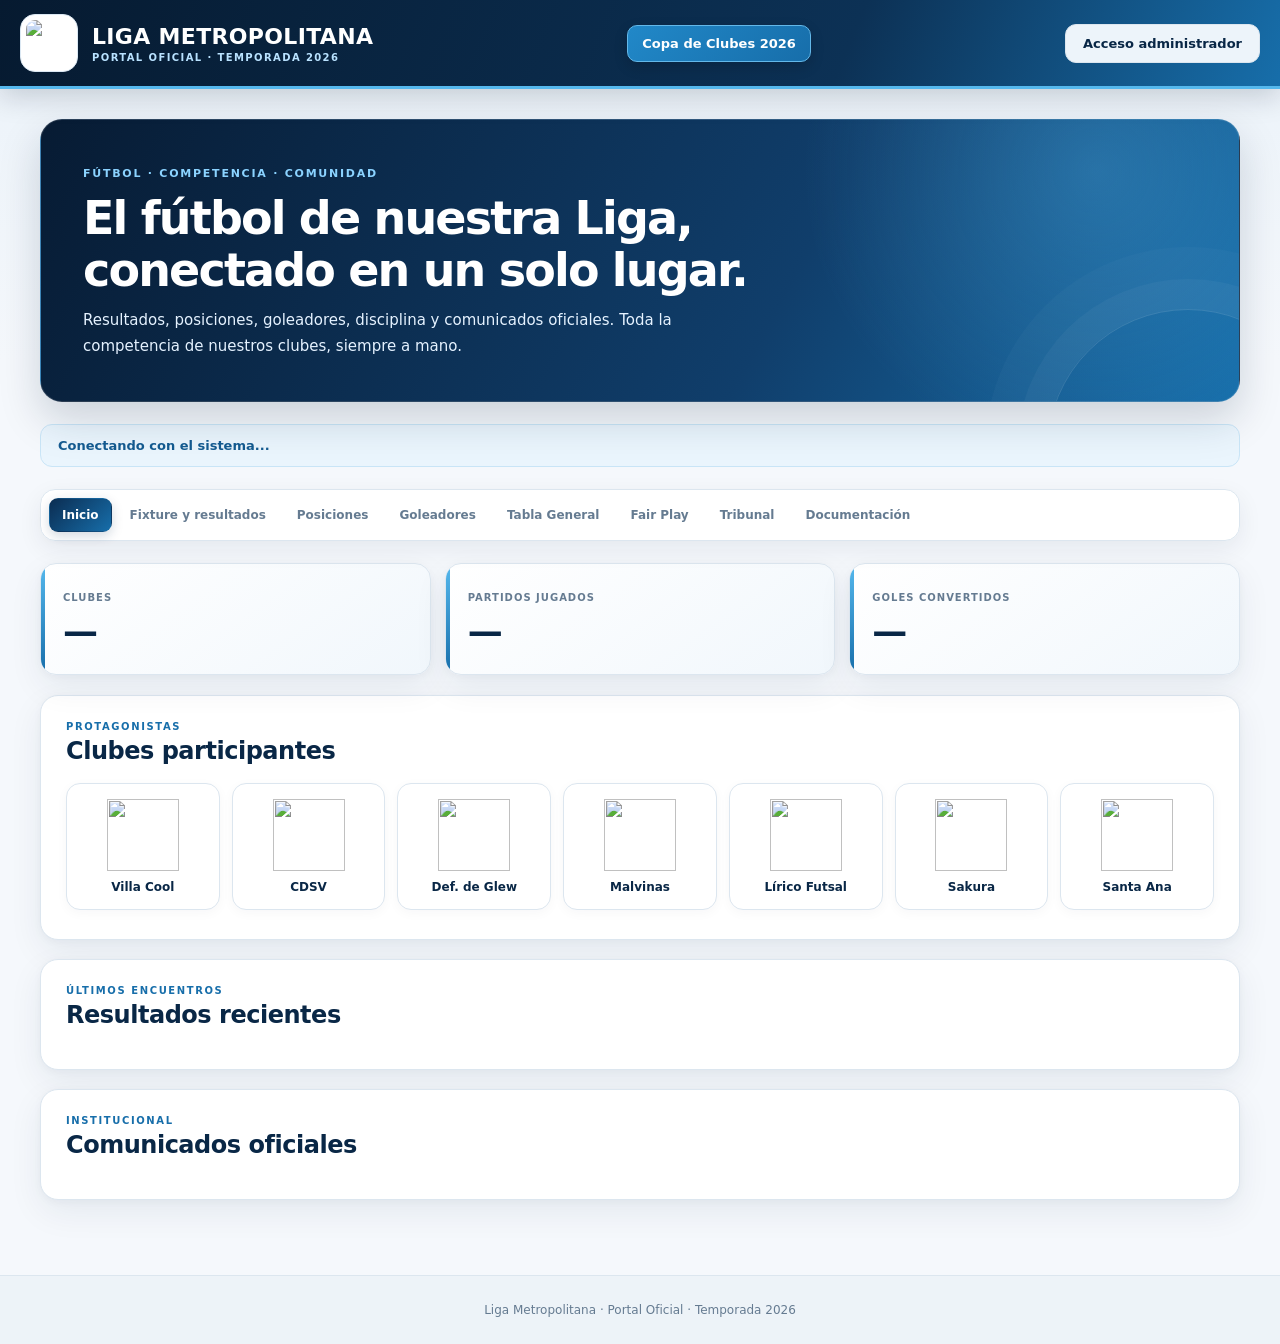
==== commit 7baf9e8f: "Add administrator lists for registered cards and tribunal sanctions" ====
--- a/index.html
+++ b/index.html
@@ -181,6 +181,34 @@
   </div>
 
   <div class="panel">
+    <h3>Registrar tarjeta disciplinaria</h3>
+    <form id="cardForm" class="form">
+      <label>Jugador/a<input name="player_name" required maxlength="120"></label>
+      <label>Club<select name="club_id" class="clubs" required></select></label>
+      <label>Categoría<select name="category_id" class="categories" required></select></label>
+      <label>Partido<select name="match_id" id="cardMatch" required></select></label>
+      <label>Tarjeta<select name="card_type" required><option value="Amarilla">Amarilla</option><option value="Roja">Roja</option></select></label>
+      <div class="wide"><button type="submit">Registrar tarjeta</button></div>
+    </form>
+    <div id="adminCards" style="margin-top:16px"></div>
+  </div>
+
+  <div class="panel">
+    <h3>Registrar sanción del Tribunal</h3>
+    <form id="sanctionForm" class="form">
+      <label>Jugador/a<input name="player_name" required maxlength="120"></label>
+      <label>Club<select name="club_id" class="clubs" required></select></label>
+      <label>Categoría<select name="category_id" class="categories" required></select></label>
+      <label>Motivo<input name="reason" required maxlength="250"></label>
+      <label>Fechas impuestas<input name="dates_imposed" type="number" min="1" required></label>
+      <label>Fechas cumplidas<input name="dates_served" type="number" min="0" value="0" required></label>
+      <label>Estado<select name="status"><option value="Pendiente">Pendiente</option><option value="En cumplimiento">En cumplimiento</option><option value="Cumplida">Cumplida</option></select></label>
+      <div class="wide"><button type="submit">Registrar sanción</button></div>
+    </form>
+    <div id="adminSanctions" style="margin-top:16px"></div>
+  </div>
+
+  <div class="panel">
     <h3>Publicar comunicado institucional</h3>
     <form id="announcementForm" class="form" style="grid-template-columns:1fr">
       <label>Título<input name="title" required></label>
@@ -206,6 +234,6 @@
 
 </main>
 <footer>Liga Metropolitana · Portal Oficial · Temporada 2026</footer>
-<script src="config.js"></script><script type="module" src="app.js?v=20261110-2"></script>
+<script src="config.js"></script><script type="module" src="app.js?v=20261110-3"></script>
 </body>
 </html>
--- a/portal.css
+++ b/portal.css
@@ -77,3 +77,11 @@
 footer{padding:27px 20px;border-top:1px solid var(--border);background:#edf3f8;color:var(--muted);font-size:12px;text-align:center}
 @media(max-width:800px){header{position:relative;flex-wrap:wrap;padding:12px 16px}.brand img{width:48px;height:48px}.tabs{position:relative;top:auto;flex-wrap:nowrap;overflow-x:auto}.tabs button{flex:0 0 auto}.hero{min-height:0;padding:28px}.panel{padding:19px}main{padding:20px 14px 40px}}
 @media(max-width:520px){.brand{gap:10px}.brand strong{font-size:16px}.brand small{font-size:9px}.match-main{gap:6px}.match-team{gap:5px;font-size:11px}.match-team img{width:27px;height:27px}.match-score{min-width:62px;padding:7px 8px;font-size:16px}.match-info{align-items:flex-start;flex-direction:column}.grid{grid-template-columns:repeat(3,minmax(0,1fr));gap:8px}.grid>div{padding:15px 10px}.big{font-size:27px}.club-strip{grid-template-columns:repeat(2,minmax(0,1fr))}}
+
+/* Componentes de disciplina y documentos */
+.card-chip{display:inline-flex;align-items:center;gap:7px;padding:5px 9px;border-radius:999px;font-size:11px;font-weight:800;white-space:nowrap}
+.card-chip:before{content:"";width:9px;height:9px;border-radius:50%;background:currentColor}
+.card-chip.yellow{background:#fff7d6;color:#8a5a00;border:1px solid #f2d77c}
+.card-chip.red{background:#fff0f0;color:#a51f2b;border:1px solid #f0b5b9}
+.download-link{display:inline-flex;align-items:center;justify-content:center;padding:9px 13px;border-radius:9px;background:#176eaa;color:#fff;text-decoration:none;font-size:12px;font-weight:800;white-space:nowrap}
+.download-link:hover{background:#0f578a}
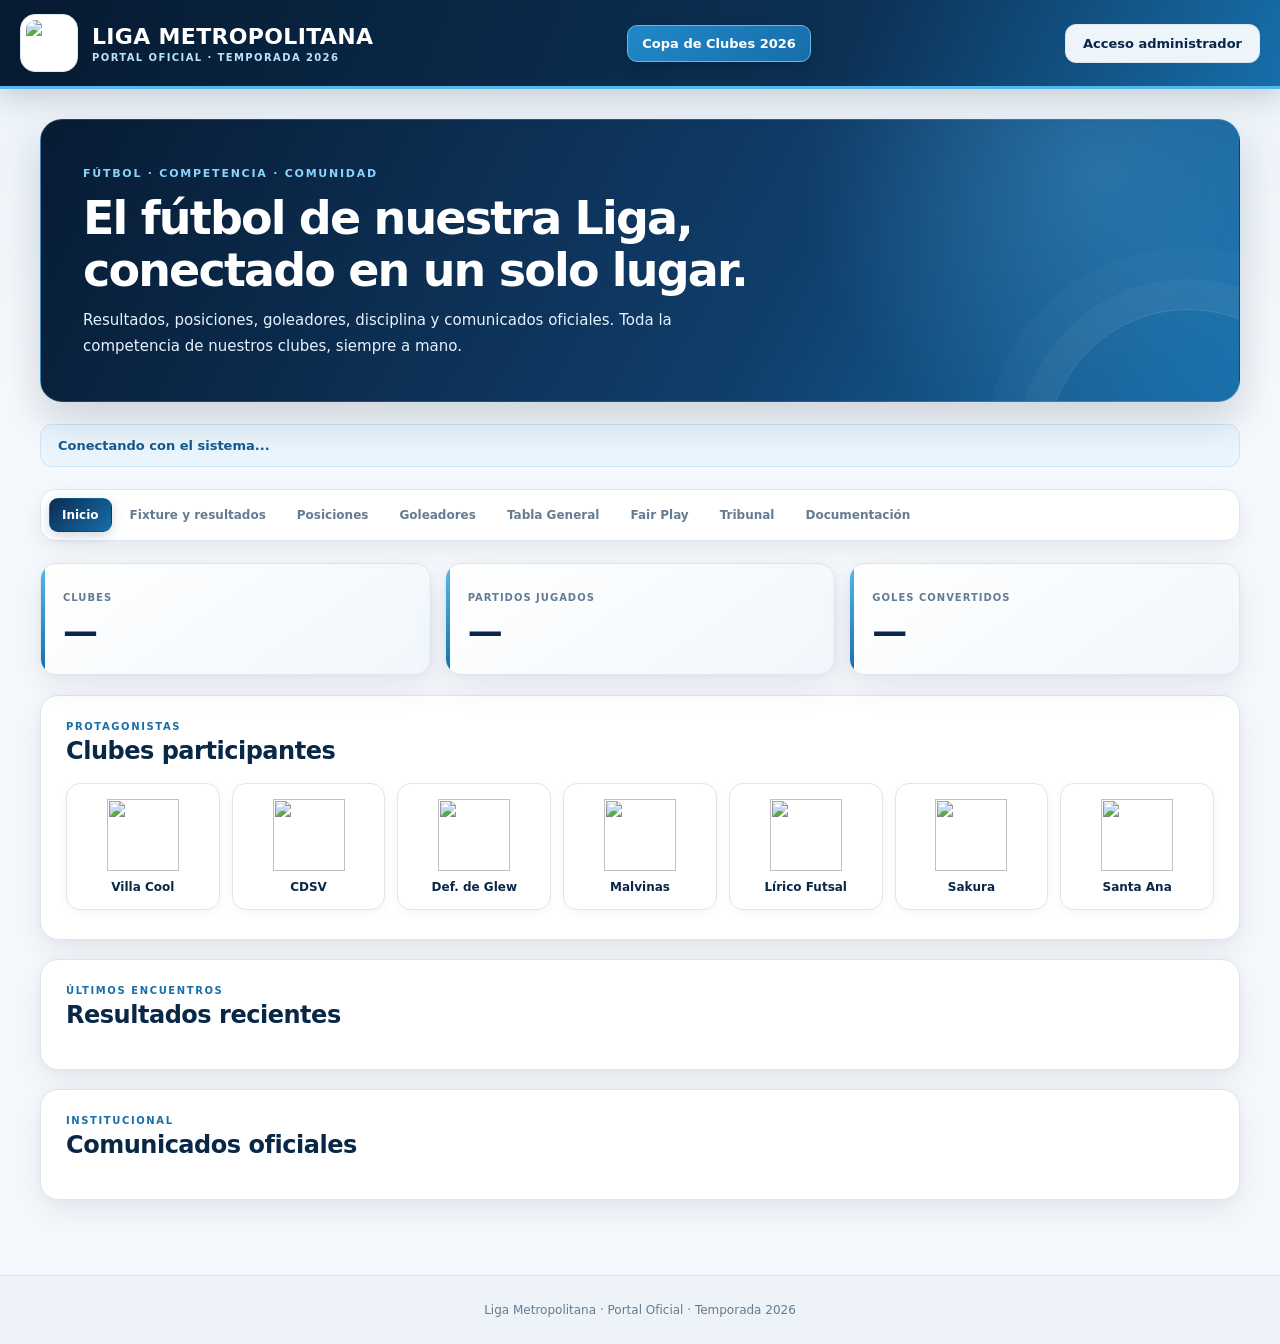
==== commit 826e1758: "Add match edit state to administrator form" ====
--- a/index.html
+++ b/index.html
@@ -151,7 +151,7 @@
 
   <div class="panel">
     <h3>Cargar resultado de partido</h3>
-    <form id="matchForm" class="form">
+    <form id="matchForm" class="form"><input type="hidden" name="match_id">
       <label>Categoría<select name="category_id" class="categories" required></select></label>
       <label>Fecha / Jornada<input name="round" required placeholder="Ej.: Fecha 1"></label>
       <label>Día del partido<input name="match_date" type="date" required></label>
--- a/portal.css
+++ b/portal.css
@@ -85,3 +85,5 @@
 .card-chip.red{background:#fff0f0;color:#a51f2b;border:1px solid #f0b5b9}
 .download-link{display:inline-flex;align-items:center;justify-content:center;padding:9px 13px;border-radius:9px;background:#176eaa;color:#fff;text-decoration:none;font-size:12px;font-weight:800;white-space:nowrap}
 .download-link:hover{background:#0f578a}
+
+.row{display:flex;align-items:center;gap:12px}
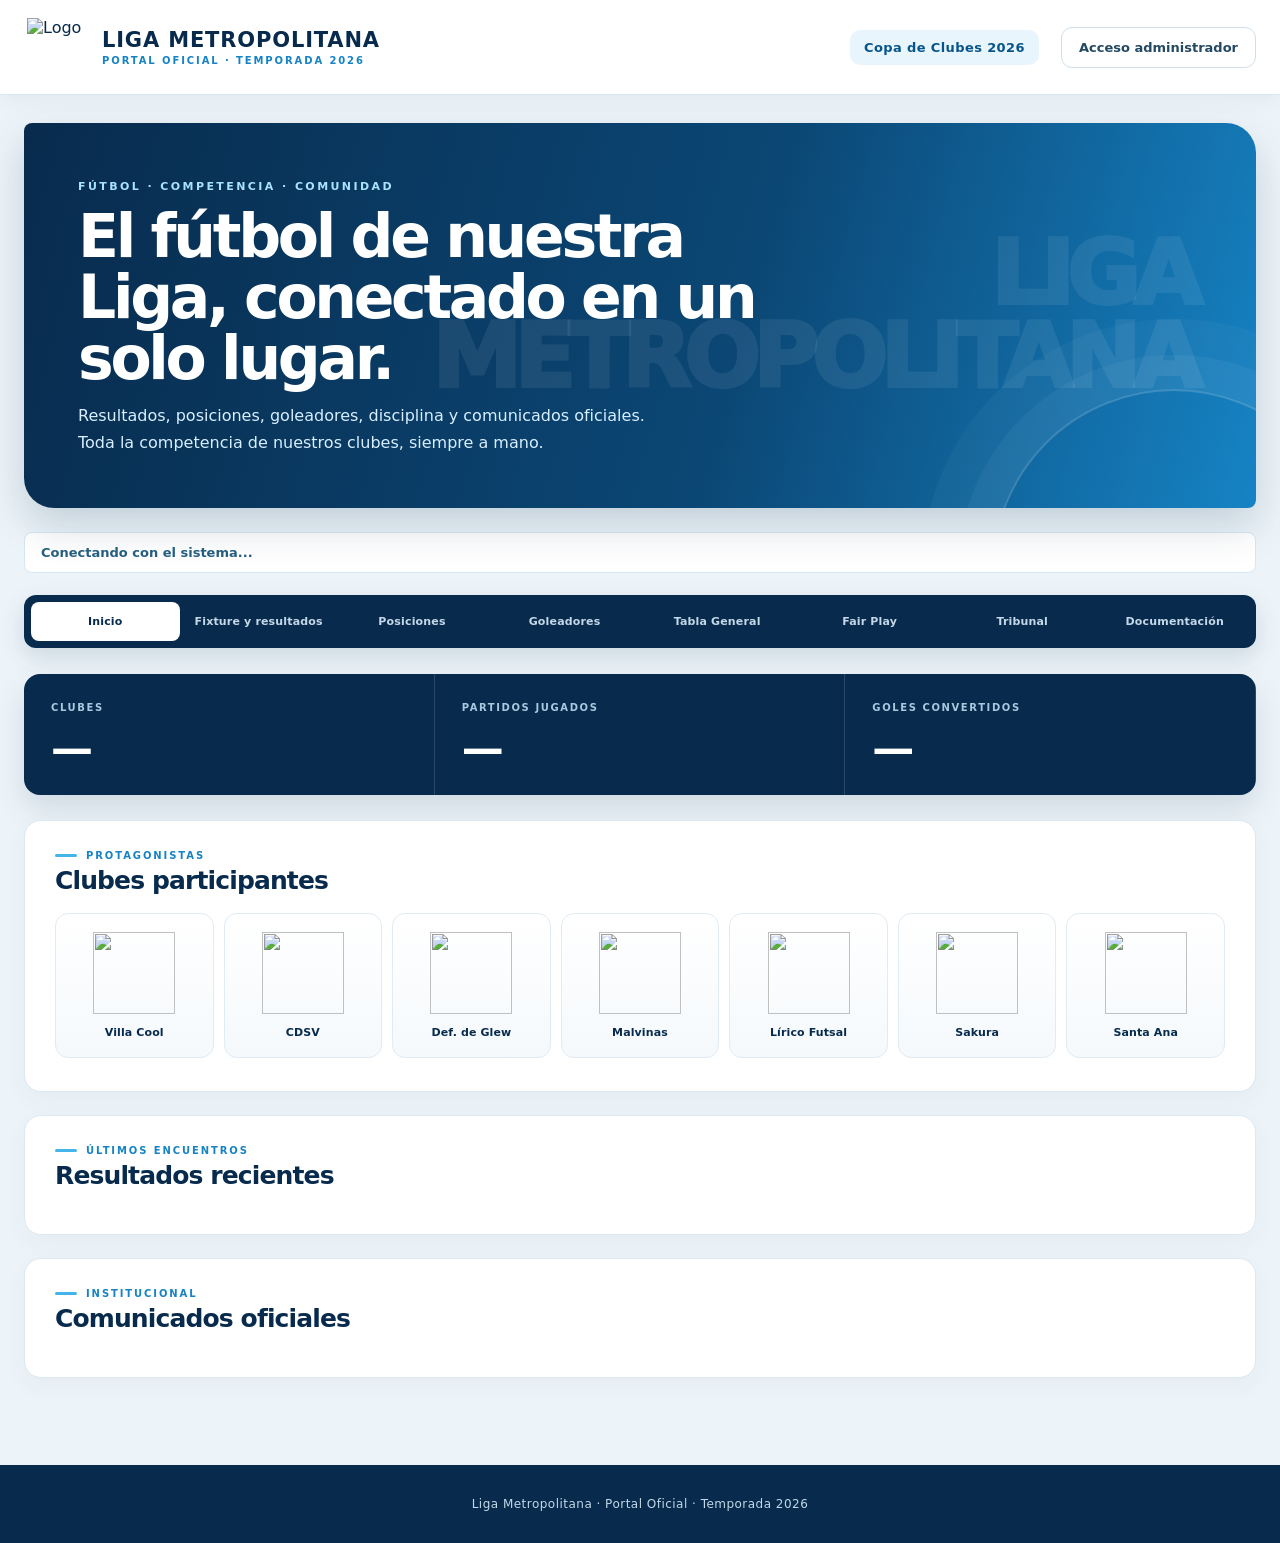
==== commit b472f056: "Actualizar versión visual del portal" ====
--- a/index.html
+++ b/index.html
@@ -4,7 +4,7 @@
 <meta charset="utf-8">
 <meta name="viewport" content="width=device-width,initial-scale=1">
 <title>Liga Metropolitana | Portal Oficial</title>
-<link rel="stylesheet" href="portal.css?v=20261110-1">
+<link rel="stylesheet" href="portal.css?v=20261110-6">
 </head>
 <body>
 <header>
@@ -234,6 +234,6 @@
 
 </main>
 <footer>Liga Metropolitana · Portal Oficial · Temporada 2026</footer>
-<script src="config.js"></script><script type="module" src="app.js?v=20261110-3"></script>
+<script src="config.js"></script><script type="module" src="app.js?v=20261110-4"></script>
 </body>
 </html>
--- a/portal.css
+++ b/portal.css
@@ -87,3 +87,52 @@
 .download-link:hover{background:#0f578a}
 
 .row{display:flex;align-items:center;gap:12px}
+
+
+/* REDISEÑO VISUAL 2 · portal editorial deportivo */
+:root{--navy:#082b4d;--navy-2:#104b78;--blue:#1683c4;--sky:#8bd5f5;--ink:#17344d;--muted:#688096;--surface:#fff;--surface-2:#edf6fc;--border:#d7e7f2;--shadow:0 14px 38px rgba(7,42,72,.075);--radius:22px}
+body{background:#edf4f9}
+header{position:relative;min-height:88px;padding:15px max(24px,calc((100vw - 1320px)/2));background:#fff;color:var(--navy);border-bottom:1px solid #d9e7f1;box-shadow:0 4px 20px rgba(8,43,77,.06)}
+.brand img{width:64px;height:64px;padding:3px;border:0;border-radius:0;background:transparent}
+.brand strong{font-size:21px;letter-spacing:.04em;color:#082b4d}
+.brand small{color:#1683c4;letter-spacing:.19em}
+header>a[href="./copa.html"]{margin-left:auto;margin-right:4px;padding:13px 19px;border:0;border-radius:9px;background:#e9f5fc!important;color:#07558b!important;box-shadow:none;font-size:12px;letter-spacing:.03em}
+header button.alt{padding:12px 17px;border:1px solid #cfe0ed;background:#fff;color:#244963}
+main{width:min(1320px,100%);padding:28px 24px 64px}
+.hero{min-height:300px;margin-bottom:24px;padding:52px 54px;border:0;border-radius:8px 30px 8px 30px;background:linear-gradient(105deg,#082b4d 0%,#0b4775 58%,#1683c4 100%);box-shadow:0 18px 42px rgba(8,43,77,.18)}
+.hero:before{content:"LIGA\A METROPOLITANA";white-space:pre;position:absolute;right:5%;top:50%;transform:translateY(-50%);font-size:clamp(42px,7vw,100px);line-height:.92;font-weight:950;letter-spacing:-.08em;text-align:right;color:rgba(255,255,255,.075);pointer-events:none}
+.hero:after{width:360px;height:360px;right:-100px;bottom:-245px;border:2px solid rgba(255,255,255,.18);box-shadow:0 0 0 34px rgba(255,255,255,.045),0 0 0 70px rgba(255,255,255,.03)}
+.hero small{color:#a9e3ff;letter-spacing:.22em}
+.hero h1{max-width:700px;font-size:clamp(36px,5vw,60px);line-height:1.02;letter-spacing:-.055em}
+.hero p{max-width:570px;color:#d8efff;font-size:16px}
+#status{border-radius:8px;padding:12px 16px;background:#fff;border-color:#d7e7f2;color:#276080}
+.tabs{position:relative;top:auto;display:flex;gap:4px;margin:0 0 26px;padding:7px;border:0;border-radius:12px;background:#082b4d;box-shadow:0 9px 24px rgba(8,43,77,.14)}
+.tabs button{flex:1;padding:12px 10px;border-radius:8px;color:#c4d8e8;font-size:11px;letter-spacing:.015em}
+.tabs button:hover{background:#16496f;color:#fff}
+.tabs button.active{background:#fff;color:#082b4d;box-shadow:none}
+.page{animation:portalIn .22s ease-out}
+@keyframes portalIn{from{opacity:.55;transform:translateY(5px)}to{opacity:1;transform:none}}
+.grid{gap:0;margin:0 0 25px;border-radius:16px;overflow:hidden;background:#082b4d;box-shadow:0 14px 30px rgba(8,43,77,.13)}
+.grid>div{min-height:112px;padding:22px 27px;border:0;border-right:1px solid rgba(255,255,255,.14);border-radius:0;background:transparent;box-shadow:none}
+.grid>div:before{display:none}
+.grid>div small{color:#a8c9df;font-size:10px;letter-spacing:.16em}
+.big{margin-top:9px;color:#fff;font-size:42px}
+.panel{margin-bottom:23px;padding:29px 30px;border:1px solid #dce9f2;border-radius:17px;background:#fff;box-shadow:0 7px 24px rgba(8,43,77,.045)}
+.panel h2{font-size:25px;letter-spacing:-.035em}
+.section-kicker{display:flex;align-items:center;gap:9px;color:#1683c4;letter-spacing:.19em}
+.section-kicker:before{content:"";display:inline-block;width:22px;height:3px;border-radius:4px;background:#43b5e9}
+.club-strip{grid-template-columns:repeat(7,minmax(0,1fr));gap:10px}
+.club-badge{min-height:145px;display:flex;flex-direction:column;align-items:center;justify-content:center;padding:17px 9px;border:1px solid #e0ebf3;border-radius:13px;background:linear-gradient(180deg,#fff,#f5f9fc);box-shadow:none}
+.club-badge img{width:82px;height:82px;margin-bottom:12px}
+.club-badge strong{font-size:11px;letter-spacing:.01em}
+.match-card{border-radius:11px;border-left:4px solid #1683c4;box-shadow:none}
+.match-score{border:0;border-radius:8px;background:#e8f4fb;color:#07558b}
+.scroll{border-radius:12px}
+th{background:#082b4d;color:#eaf6ff}
+td,th{padding:14px 15px}
+tbody tr:nth-child(even){background:#f3f8fc}
+tbody tr:hover{background:#e8f4fb}
+footer{background:#082b4d;color:#c2d8e8;border:0;padding:32px 20px;letter-spacing:.04em}
+@media(max-width:1000px){.club-strip{grid-template-columns:repeat(4,minmax(0,1fr))}.tabs{flex-wrap:wrap}.tabs button{flex:1 0 20%}}
+@media(max-width:700px){header{gap:10px;padding:12px 15px}.brand img{width:48px;height:48px}header>a[href="./copa.html"]{margin-left:0;padding:10px 12px}.hero{padding:31px 25px;min-height:260px}.hero:before{font-size:48px;right:5%;top:80%}.hero h1{font-size:36px}.tabs{display:flex;flex-wrap:nowrap;overflow-x:auto}.tabs button{flex:0 0 auto}.grid{grid-template-columns:repeat(3,minmax(0,1fr))}.grid>div{min-height:90px;padding:16px 12px}.big{font-size:32px}.panel{padding:21px 17px}.club-strip{grid-template-columns:repeat(2,minmax(0,1fr))}}
+@media(max-width:390px){header{align-items:flex-start;flex-direction:column}header>a[href="./copa.html"]{margin:0}.grid>div small{font-size:8px}.big{font-size:27px}}
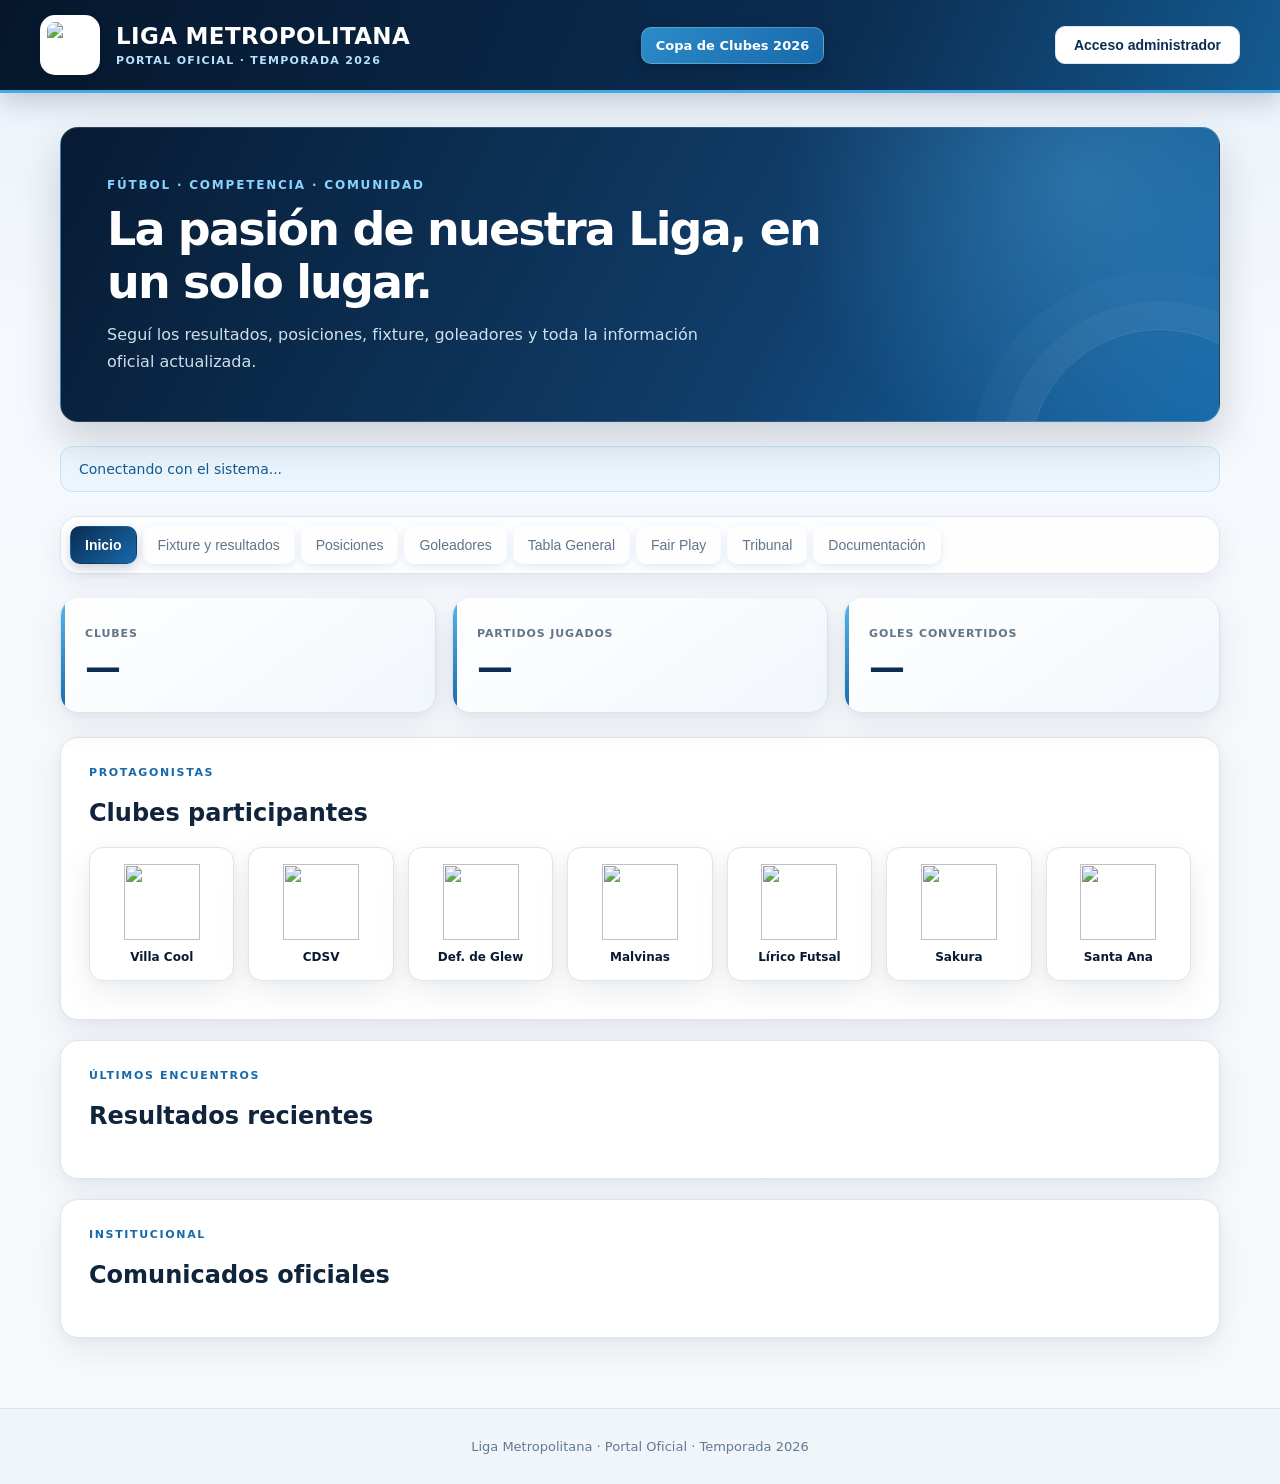
==== commit efe50609: "Mostrar y cargar árbitros en fixture de Liga" ====
--- a/index.html
+++ b/index.html
@@ -4,7 +4,237 @@
 <meta charset="utf-8">
 <meta name="viewport" content="width=device-width,initial-scale=1">
 <title>Liga Metropolitana | Portal Oficial</title>
-<link rel="stylesheet" href="portal.css?v=20261110-6">
+<style>
+:root{
+  font-family:'Inter',system-ui,-apple-system,sans-serif;
+  color:#0f172a;
+  background:#f8fafc;
+  --navy:#0b223f;
+  --blue:#0284c7;
+  --sky:#38bdf8;
+  --light-bg:#f1f5f9;
+  --border:#e2e8f0;
+  --muted:#64748b;
+  --white:#ffffff;
+  --shadow:0 4px 20px -2px rgba(15,23,42,.06),0 2px 6px -1px rgba(15,23,42,.04);
+  --radius:16px;
+}
+*{box-sizing:border-box}
+html{scroll-behavior:smooth}
+body{margin:0;background:linear-gradient(180deg,#f1f5f9 0,#f8fafc 300px,#f8fafc 100%);min-height:100vh}
+
+header{
+  background:linear-gradient(135deg,#071a30,#0f2e52 70%,#0284c7);
+  color:#fff;
+  padding:20px max(20px,calc((100vw - 1200px)/2));
+  display:flex;
+  justify-content:space-between;
+  align-items:center;
+  gap:16px;
+  box-shadow:0 4px 20px rgba(7,26,48,.15);
+  border-bottom:3px solid var(--sky);
+}
+.brand{display:flex;align-items:center;gap:16px;min-width:0}
+.brand img{width:64px;height:64px;object-fit:contain;background:#fff;border-radius:14px;padding:6px;box-shadow:0 4px 12px rgba(0,0,0,.1)}
+.brand strong{font-size:22px;letter-spacing:-.02em;display:block}
+.brand small{color:#bae6fd;letter-spacing:.08em;text-transform:uppercase;font-size:11px;font-weight:600}
+
+main{max-width:1200px;margin:auto;padding:30px 20px 50px}
+
+.hero{
+  position:relative;
+  overflow:hidden;
+  background:linear-gradient(135deg,#0b223f,#0284c7);
+  color:#fff;
+  border-radius:var(--radius);
+  padding:40px;
+  margin-bottom:24px;
+  box-shadow:var(--shadow);
+}
+.hero small{color:#7dd3fc;font-weight:700;letter-spacing:.15em;font-size:12px;text-transform:uppercase}
+.hero h1{font-size:clamp(26px,4vw,40px);line-height:1.15;margin:10px 0 12px;letter-spacing:-.03em}
+.hero p{color:#e0f2fe;font-size:15px;max-width:600px;margin:0;opacity:.9}
+
+.tabs{
+  display:flex;
+  gap:8px;
+  flex-wrap:wrap;
+  margin:0 0 24px;
+  padding:8px;
+  background:var(--white);
+  border:1px solid var(--border);
+  border-radius:var(--radius);
+  box-shadow:var(--shadow);
+}
+button{
+  background:var(--blue);
+  border:0;
+  border-radius:10px;
+  padding:10px 18px;
+  font-weight:600;
+  cursor:pointer;
+  color:#fff;
+  transition:all .2s ease;
+  font-size:14px;
+}
+button:hover{filter:brightness(1.1);transform:translateY(-1px)}
+button.alt{background:var(--light-bg);color:var(--navy);border:1px solid var(--border)}
+button.alt:hover{background:#e2e8f0}
+.tabs button{background:transparent;color:var(--muted);border:1px solid transparent;padding:10px 14px;font-weight:500}
+.tabs button:hover{background:var(--light-bg);color:var(--navy)}
+.tabs button.active{background:var(--navy);color:#fff;box-shadow:0 2px 8px rgba(11,34,63,.2);font-weight:600}
+.hidden{display:none!important}
+
+.panel{
+  background:var(--white);
+  border:1px solid var(--border);
+  border-radius:var(--radius);
+  padding:28px;
+  margin-bottom:20px;
+  box-shadow:var(--shadow);
+}
+.grid{display:grid;grid-template-columns:repeat(auto-fit,minmax(220px,1fr));gap:16px;margin-bottom:24px}
+.grid>div{background:linear-gradient(145deg,#fff,#f8fafc);border:1px solid var(--border);border-top:4px solid var(--blue);border-radius:var(--radius);padding:22px;box-shadow:var(--shadow)}
+.grid>div small{font-weight:700;text-transform:uppercase;letter-spacing:.08em;color:var(--muted);font-size:11px}
+.big{font-size:32px;font-weight:800;color:var(--navy);margin-top:6px;letter-spacing:-.02em}
+
+.scroll{overflow-x:auto;border:1px solid var(--border);border-radius:12px}
+table{width:100%;border-collapse:collapse;min-width:600px;background:#fff}
+td,th{border-bottom:1px solid var(--border);padding:14px 16px;text-align:left;font-size:14px}
+th{color:var(--navy);font-size:11px;text-transform:uppercase;letter-spacing:.08em;background:var(--light-bg);font-weight:700}
+tbody tr:hover{background:#f8fafc}
+td.n,th.n{text-align:center}
+
+.match-card{
+  background:var(--white);
+  border:1px solid var(--border);
+  border-radius:14px;
+  padding:16px 20px;
+  margin-bottom:12px;
+  box-shadow:0 2px 8px rgba(0,0,0,.02);
+  display:flex;
+  flex-direction:column;
+  gap:8px;
+}
+.match-main{display:flex;justify-content:space-between;align-items:center;gap:12px}
+.match-team{flex:1;display:flex;align-items:center;gap:12px;font-weight:600;color:var(--navy)}
+.match-team.home{justify-content:flex-end;text-align:right}
+.match-team.away{justify-content:flex-start;text-align:left}
+.match-score{
+  background:var(--light-bg);
+  border:1px solid var(--border);
+  border-radius:10px;
+  padding:8px 16px;
+  font-size:18px;
+  font-weight:800;
+  color:var(--navy);
+  min-width:70px;
+  text-align:center;
+}
+.match-info{display:flex;justify-content:space-between;align-items:center;font-size:12px;color:var(--muted);border-top:1px dashed var(--border);padding-top:8px;margin-top:2px}
+.match-referee{font-size:13px;color:#1769aa;font-weight:600;padding:3px 2px}
+@media(max-width:600px){#adminMatches>div{grid-template-columns:1fr!important}}
+
+.form{display:grid;grid-template-columns:repeat(auto-fit,minmax(200px,1fr));gap:16px}
+label{display:grid;gap:6px;font-size:13px;font-weight:600;color:var(--navy)}
+input,select,textarea{background:#fff;color:var(--navy);border:1px solid var(--border);border-radius:10px;padding:12px;width:100%;font:inherit;outline:none}
+input:focus,select:focus,textarea:focus{border-color:var(--blue);box-shadow:0 0 0 3px rgba(2,132,199,.15)}
+textarea{min-height:100px}
+.wide{grid-column:1/-1}
+
+.status{padding:14px 18px;border-radius:12px;background:#e0f2fe;color:#0369a1;border:1px solid #bae6fd;margin-bottom:24px;font-weight:500;font-size:14px}
+.error{background:#fee2e2;color:#991b1b;border-color:#fecaca}
+footer{text-align:center;color:var(--muted);padding:30px 20px;border-top:1px solid var(--border);font-size:13px}
+
+.club-strip{display:grid;grid-template-columns:repeat(auto-fit,minmax(120px,1fr));gap:14px;margin:20px 0 10px}
+.club-badge{background:#fff;border:1px solid var(--border);border-radius:14px;padding:16px 10px;text-align:center;box-shadow:var(--shadow)}
+.club-badge img{display:block;width:76px;height:76px;object-fit:contain;margin:0 auto 10px}
+.club-badge strong{font-size:12px;color:var(--navy);display:block}
+
+.section-kicker{color:var(--blue);font-size:11px;font-weight:800;letter-spacing:.15em;text-transform:uppercase;margin-bottom:6px}
+.club-cell{display:inline-flex!important;flex-direction:row!important;align-items:center;gap:10px;white-space:nowrap}
+.club-cell img{order:0!important;width:32px;height:32px;object-fit:contain;flex:0 0 32px}
+.club-cell>span{order:1!important}
+
+@media(max-width:768px){
+  header{padding:14px 16px}
+  .brand img{width:48px;height:48px}
+  .brand strong{font-size:18px}
+  .hero{padding:24px}
+  .panel{padding:20px}
+  .tabs{overflow-x:auto;padding:6px;flex-wrap:nowrap}
+  .tabs button{white-space:nowrap;padding:8px 12px;font-size:13px}
+}
+
+/* --- Renovación visual: identidad azul institucional --- */
+:root{
+  --navy:#071b33;--blue:#1769aa;--sky:#58b8ef;--light-bg:#edf4fb;
+  --border:#d7e3ef;--muted:#61758b;--white:#fff;
+  --shadow:0 12px 34px rgba(7,27,51,.075),0 2px 8px rgba(7,27,51,.035);
+  --radius:18px;
+}
+body{background:linear-gradient(180deg,#eaf2fa 0,#f5f8fc 340px,#f7f9fc 100%);color:#10243b}
+header{
+  position:sticky;top:0;z-index:20;
+  background:linear-gradient(112deg,#06172c 0%,#0b2d52 66%,#145b91 100%);
+  border-bottom:3px solid #43a9e6;
+  padding-top:15px;padding-bottom:15px;
+  box-shadow:0 8px 26px rgba(4,20,39,.2);
+  backdrop-filter:blur(14px)
+}
+.brand img{width:60px;height:60px;border:1px solid rgba(255,255,255,.35);border-radius:15px}
+.brand strong{font-size:23px;letter-spacing:.015em}
+.brand small{color:#b9e2ff;letter-spacing:.12em}
+header>a[href="./copa.html"]{
+  background:linear-gradient(135deg,#2d8bc9,#1769aa)!important;
+  color:#fff!important;border:1px solid rgba(255,255,255,.24);
+  box-shadow:0 5px 14px rgba(0,0,0,.18);
+  transition:transform .2s,filter .2s
+}
+header>a[href="./copa.html"]:hover{transform:translateY(-2px);filter:brightness(1.12)}
+header #loginToggle{background:#fff;color:#0b2d52;border:1px solid #d8e8f6}
+main{padding-top:34px}
+.hero{
+  min-height:220px;padding:46px;
+  background:radial-gradient(circle at 88% 18%,rgba(93,190,244,.3),transparent 28%),linear-gradient(118deg,#071b33 0%,#103e6b 62%,#1769aa 100%);
+  border:1px solid rgba(255,255,255,.14);
+  box-shadow:0 18px 42px rgba(7,27,51,.18);
+}
+.hero:after{content:"";position:absolute;width:260px;height:260px;border:1px solid rgba(255,255,255,.12);border-radius:50%;right:-72px;bottom:-170px;box-shadow:0 0 0 28px rgba(255,255,255,.035),0 0 0 58px rgba(255,255,255,.025)}
+.hero small{color:#8bd3ff}
+.hero h1{max-width:760px;font-size:clamp(30px,4.2vw,46px);letter-spacing:-.04em}
+.hero p{font-size:16px;line-height:1.7;color:#e5f2ff}
+.tabs{position:relative;top:0;gap:6px;padding:9px;background:rgba(255,255,255,.92);border-color:#dbe6f0;box-shadow:0 8px 24px rgba(7,27,51,.07)}
+.tabs button{border-radius:10px}
+.tabs button.active{background:linear-gradient(135deg,#0b2d52,#1769aa);box-shadow:0 5px 12px rgba(11,45,82,.2)}
+button{background:linear-gradient(135deg,#1769aa,#2186c7);box-shadow:0 3px 9px rgba(23,105,170,.13)}
+button.alt{box-shadow:none;background:#f2f6fa}
+.panel{border-color:#dce6ef;box-shadow:var(--shadow);border-radius:18px}
+.grid>div{border-top:0;position:relative;overflow:hidden;padding:24px;background:linear-gradient(145deg,#fff,#f2f7fc)}
+.grid>div:before{content:"";position:absolute;left:0;top:0;bottom:0;width:4px;background:linear-gradient(180deg,#55b7ed,#1769aa)}
+.big{color:#0b2d52;font-size:36px}
+.club-badge{transition:transform .2s,box-shadow .2s;border-color:#dce6ef}
+.club-badge:hover{transform:translateY(-4px);box-shadow:0 14px 28px rgba(7,27,51,.1)}
+.club-badge img{width:76px;height:76px}
+.match-card{border-color:#dce6ef;box-shadow:0 5px 16px rgba(7,27,51,.045);transition:transform .2s,box-shadow .2s}
+.match-card:hover{transform:translateY(-2px);box-shadow:0 10px 22px rgba(7,27,51,.08)}
+.match-score{background:#edf4fb;border-color:#d7e6f3;color:#0b2d52}
+.scroll{border-color:#dce6ef}
+th{background:#edf4fb;color:#0b2d52}
+tbody tr:nth-child(even){background:#fbfdff}
+tbody tr:hover{background:#edf6fd}
+.status{background:#eaf5fd;color:#145b91;border-color:#c7e4f7}
+.section-kicker{color:#1769aa}
+input:focus,select:focus,textarea:focus{border-color:#3297d3;box-shadow:0 0 0 3px rgba(50,151,211,.14)}
+footer{background:#f0f5fa;color:#647a91}
+@media(max-width:768px){
+  header{position:relative;flex-wrap:wrap}
+  .brand strong{font-size:18px}
+  .hero{padding:27px;min-height:0}
+  .tabs{position:relative}
+}
+
+</style>
 </head>
 <body>
 <header>
@@ -19,8 +249,8 @@
 <main>
 <section class="hero">
   <small>Fútbol · Competencia · Comunidad</small>
-  <h1>El fútbol de nuestra Liga, conectado en un solo lugar.</h1>
-  <p>Resultados, posiciones, goleadores, disciplina y comunicados oficiales. Toda la competencia de nuestros clubes, siempre a mano.</p>
+  <h1>La pasión de nuestra Liga, en un solo lugar.</h1>
+  <p>Seguí los resultados, posiciones, fixture, goleadores y toda la información oficial actualizada.</p>
 </section>
 
 <div id="status" class="status">Conectando con el sistema...</div>
@@ -151,15 +381,16 @@
 
   <div class="panel">
     <h3>Cargar resultado de partido</h3>
-    <form id="matchForm" class="form"><input type="hidden" name="match_id">
+    <form id="matchForm" class="form">
       <label>Categoría<select name="category_id" class="categories" required></select></label>
       <label>Fecha / Jornada<input name="round" required placeholder="Ej.: Fecha 1"></label>
       <label>Día del partido<input name="match_date" type="date" required></label>
       <label>Local<select name="home_id" class="clubs" required></select></label>
       <label>Visitante<select name="away_id" class="clubs" required></select></label>
-      <label>Goles local<input name="home_goals" type="number" min="0" required></label>
-      <label>Goles visitante<input name="away_goals" type="number" min="0" required></label>
-      <div class="wide" style="margin-top:8px"><button type="submit">Guardar resultado</button></div>
+      <label>Goles local<input name="home_goals" type="number" min="0" placeholder="Dejar vacío si aún no se jugó"></label>
+      <label>Goles visitante<input name="away_goals" type="number" min="0" placeholder="Dejar vacío si aún no se jugó"></label>
+      <label>Árbitro designado<input name="referee" type="text" maxlength="120" placeholder="Nombre y apellido"></label>
+      <div class="wide" style="margin-top:8px"><button type="submit">Guardar partido / designación</button></div>
     </form>
 
     <div style="margin-top:30px">
@@ -178,34 +409,6 @@
       <div style="align-self:end"><button type="submit">Registrar gol</button></div>
     </form>
     <div id="adminScorers" style="margin-top:16px;"></div>
-  </div>
-
-  <div class="panel">
-    <h3>Registrar tarjeta disciplinaria</h3>
-    <form id="cardForm" class="form">
-      <label>Jugador/a<input name="player_name" required maxlength="120"></label>
-      <label>Club<select name="club_id" class="clubs" required></select></label>
-      <label>Categoría<select name="category_id" class="categories" required></select></label>
-      <label>Partido<select name="match_id" id="cardMatch" required></select></label>
-      <label>Tarjeta<select name="card_type" required><option value="Amarilla">Amarilla</option><option value="Roja">Roja</option></select></label>
-      <div class="wide"><button type="submit">Registrar tarjeta</button></div>
-    </form>
-    <div id="adminCards" style="margin-top:16px"></div>
-  </div>
-
-  <div class="panel">
-    <h3>Registrar sanción del Tribunal</h3>
-    <form id="sanctionForm" class="form">
-      <label>Jugador/a<input name="player_name" required maxlength="120"></label>
-      <label>Club<select name="club_id" class="clubs" required></select></label>
-      <label>Categoría<select name="category_id" class="categories" required></select></label>
-      <label>Motivo<input name="reason" required maxlength="250"></label>
-      <label>Fechas impuestas<input name="dates_imposed" type="number" min="1" required></label>
-      <label>Fechas cumplidas<input name="dates_served" type="number" min="0" value="0" required></label>
-      <label>Estado<select name="status"><option value="Pendiente">Pendiente</option><option value="En cumplimiento">En cumplimiento</option><option value="Cumplida">Cumplida</option></select></label>
-      <div class="wide"><button type="submit">Registrar sanción</button></div>
-    </form>
-    <div id="adminSanctions" style="margin-top:16px"></div>
   </div>
 
   <div class="panel">
@@ -234,6 +437,6 @@
 
 </main>
 <footer>Liga Metropolitana · Portal Oficial · Temporada 2026</footer>
-<script src="config.js"></script><script type="module" src="app.js?v=20261110-4"></script>
+<script src="config.js"></script><script type="module" src="app.js?v=20261110-2"></script>
 </body>
 </html>
